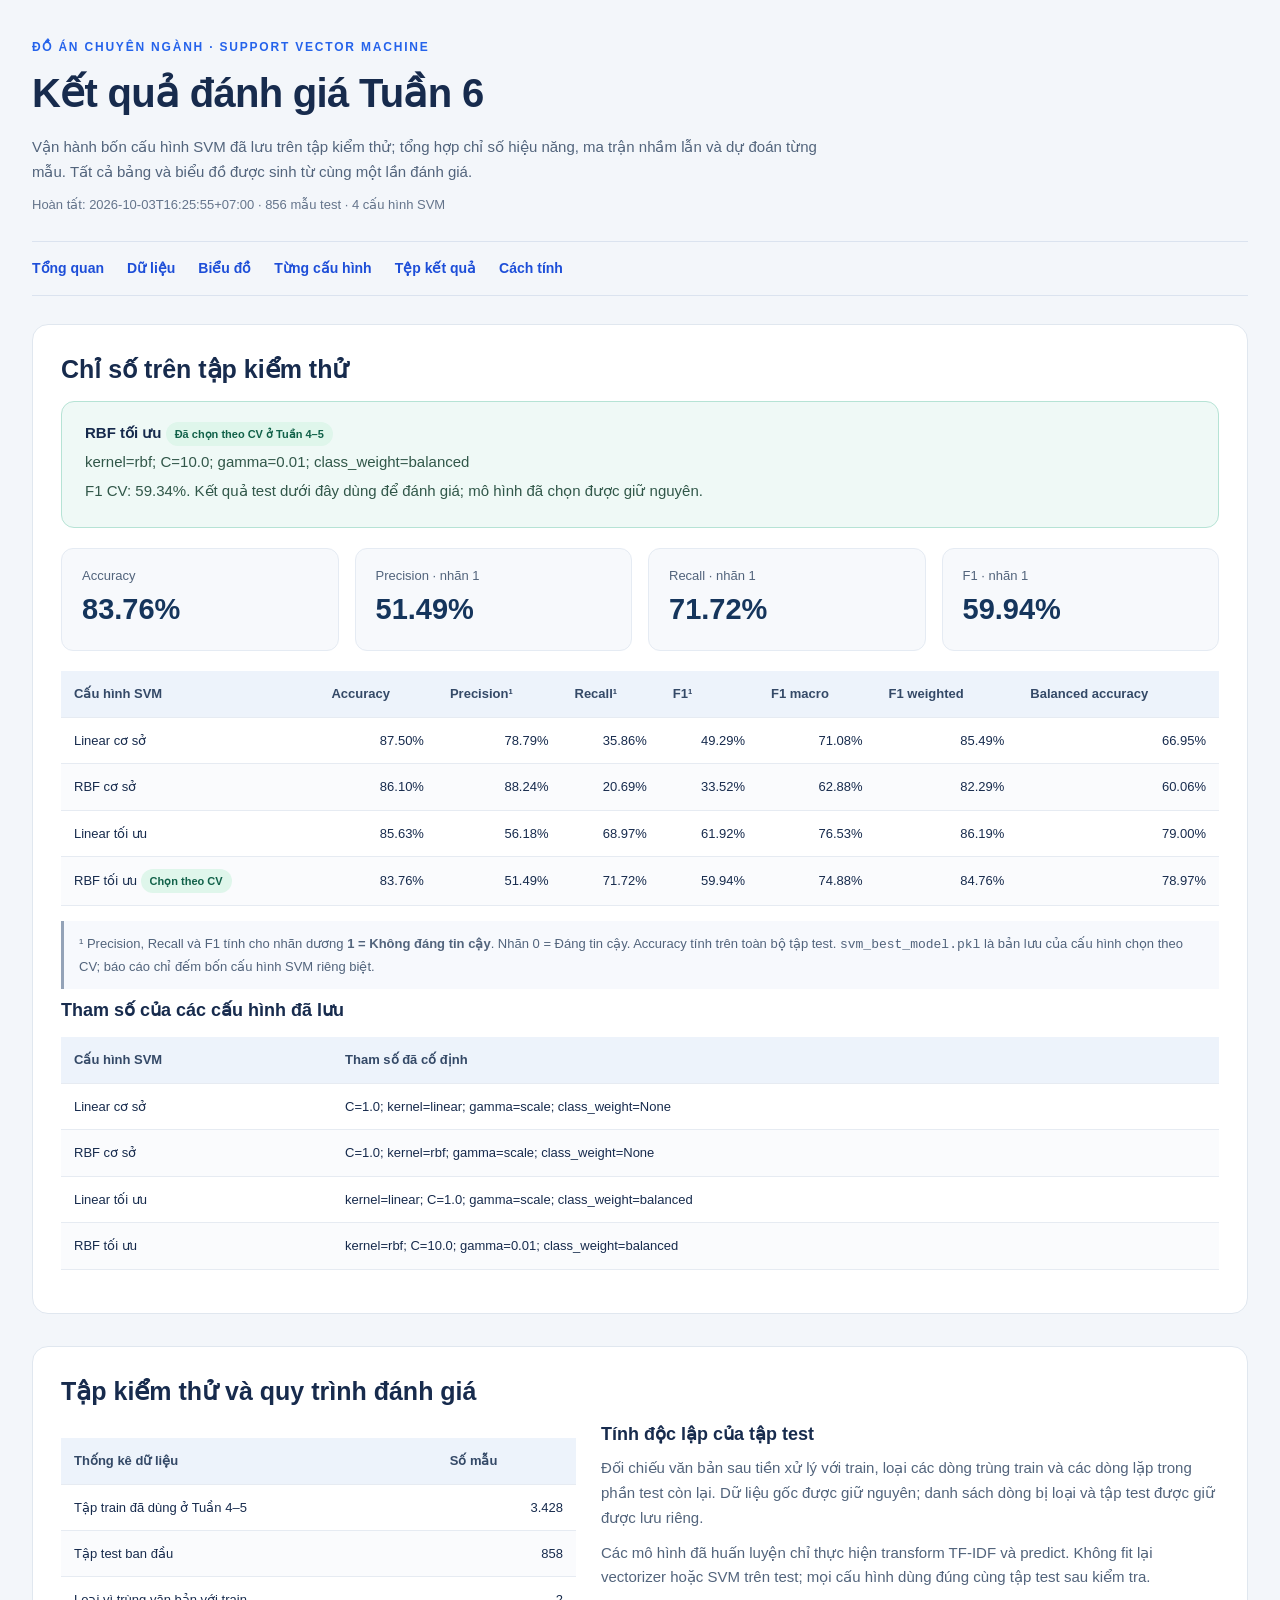
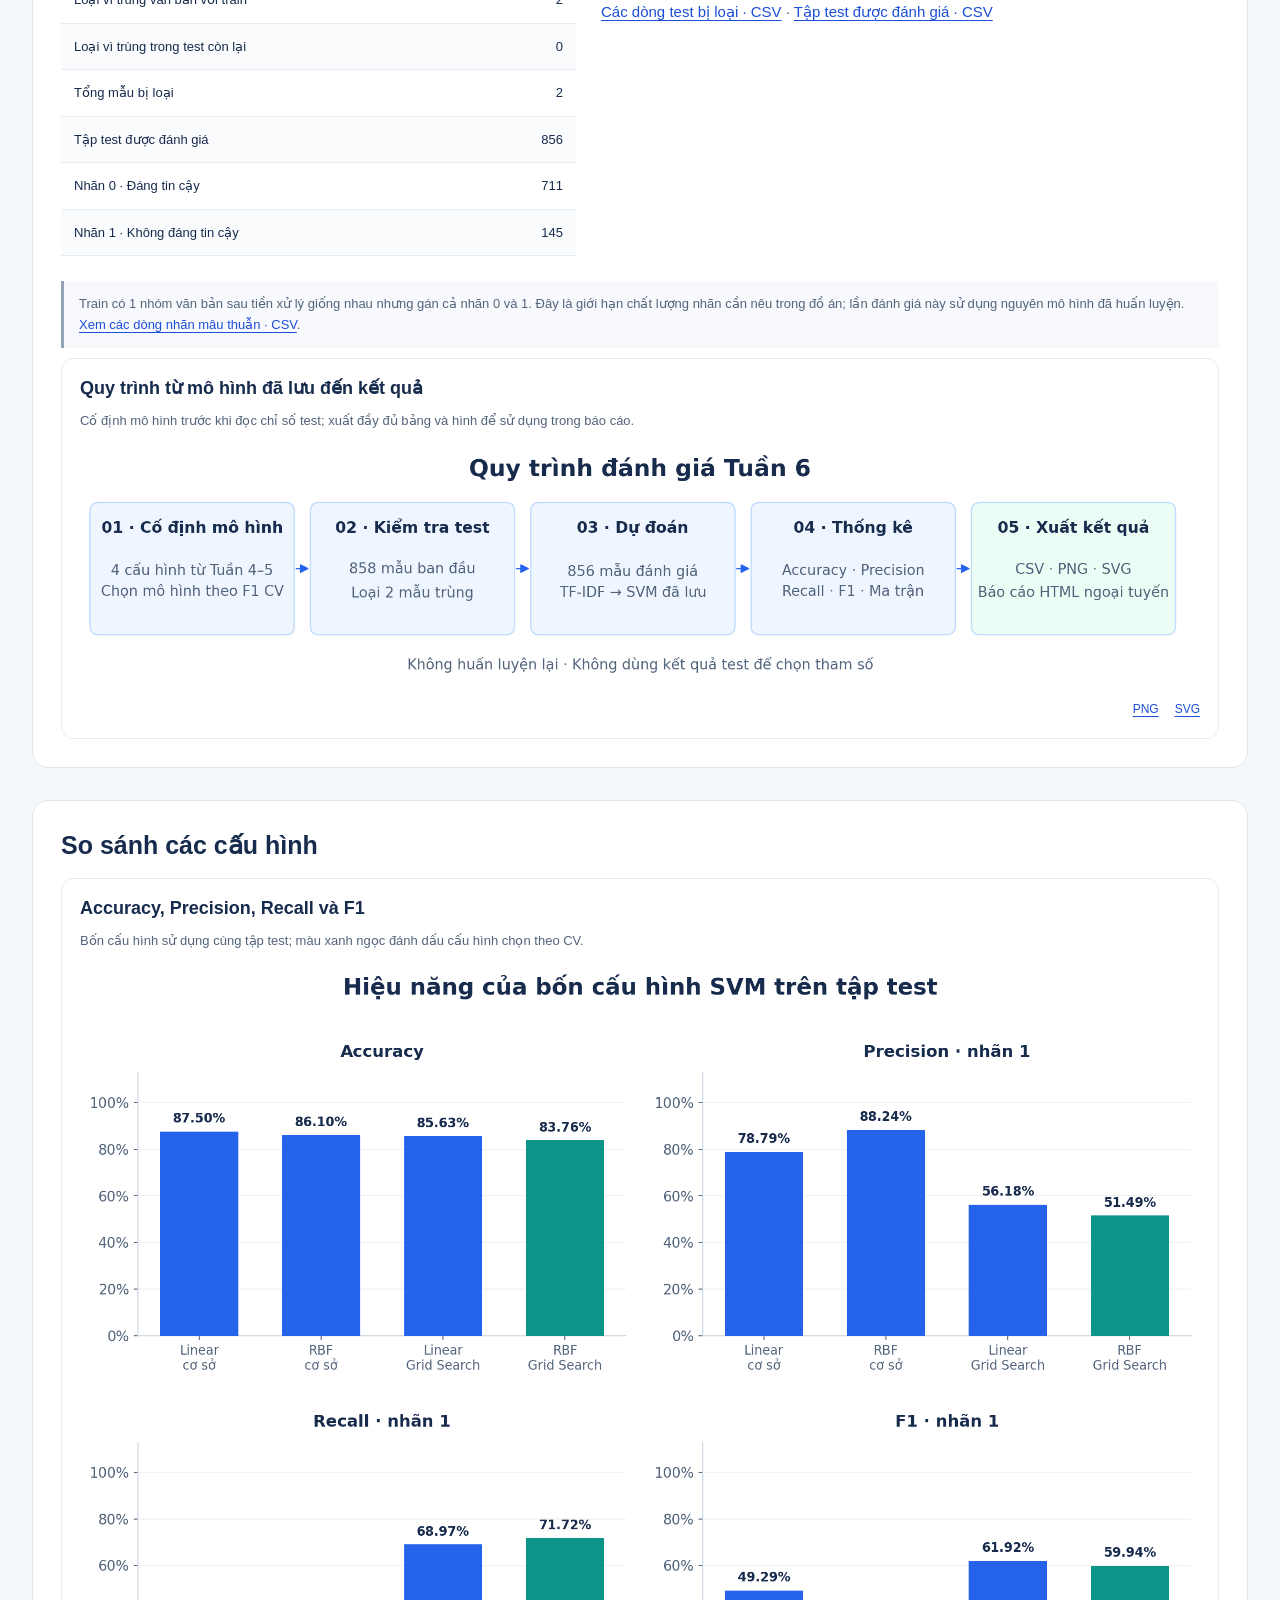
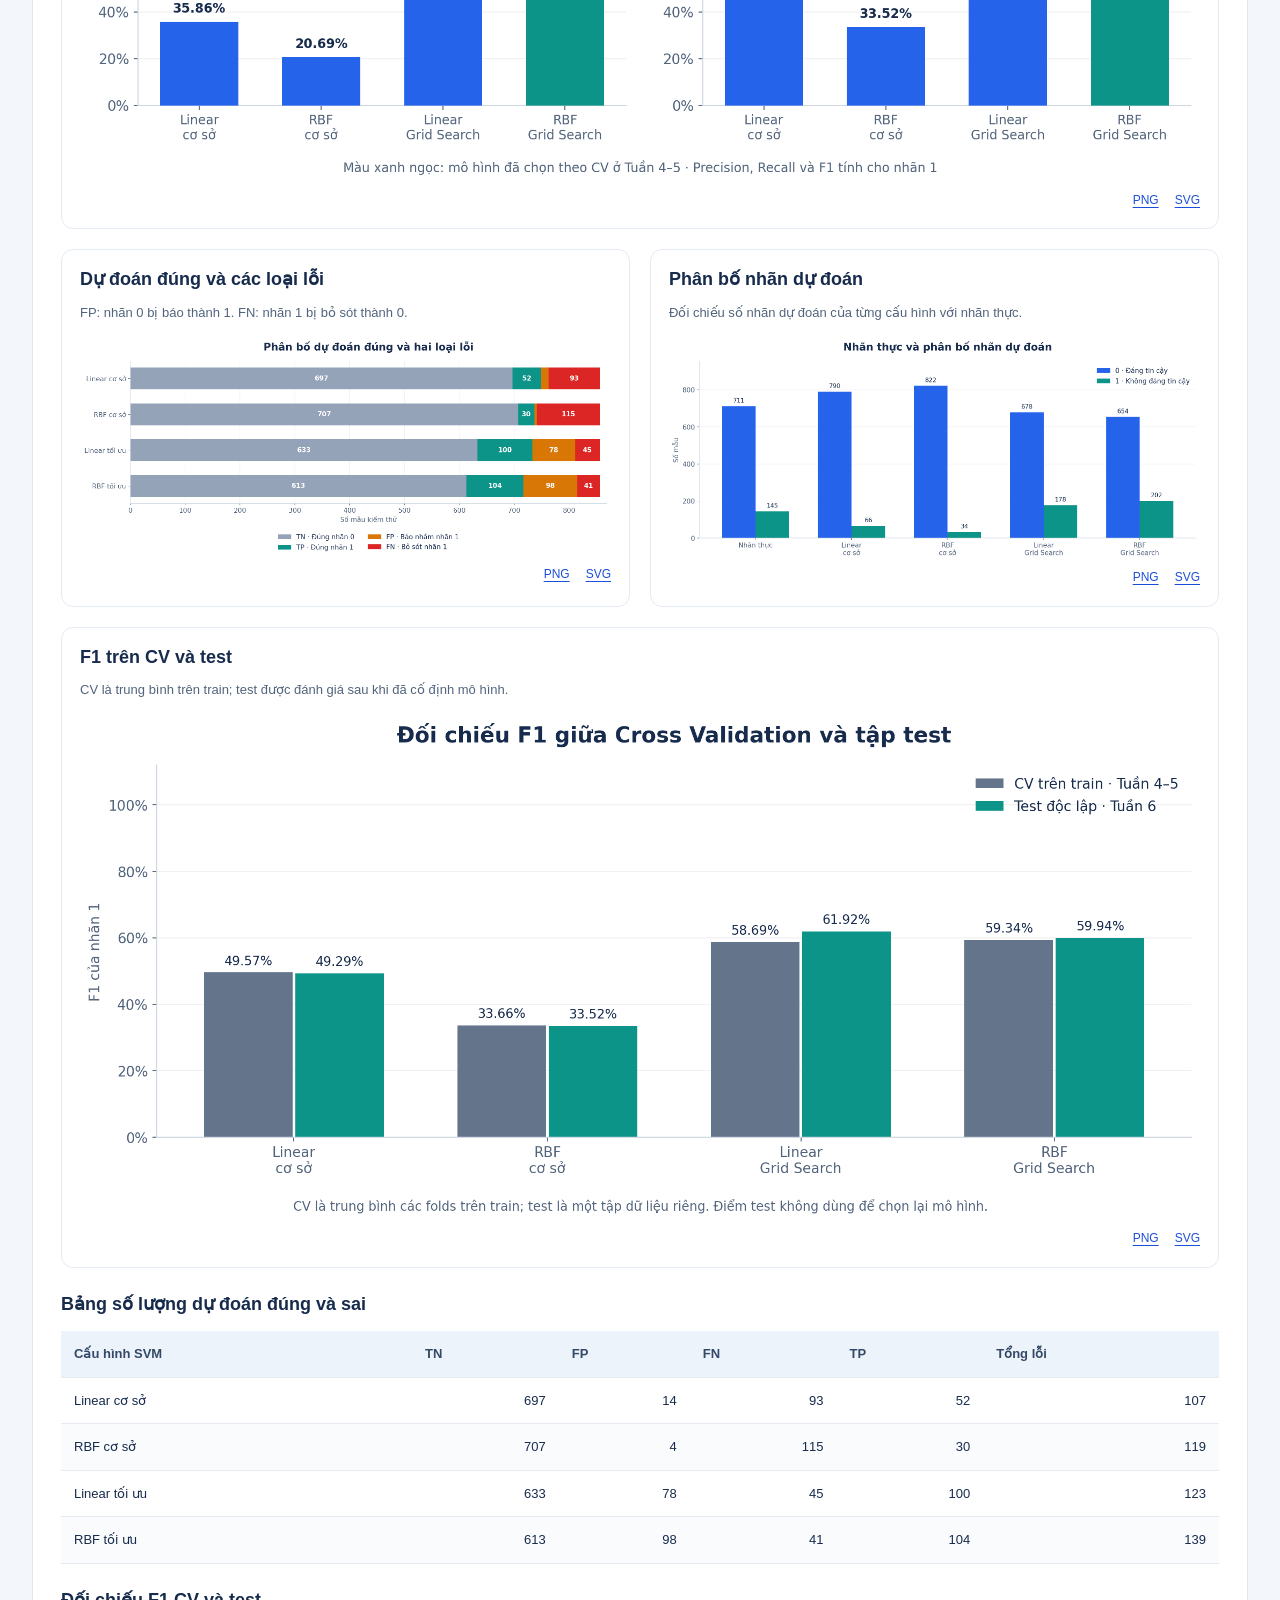
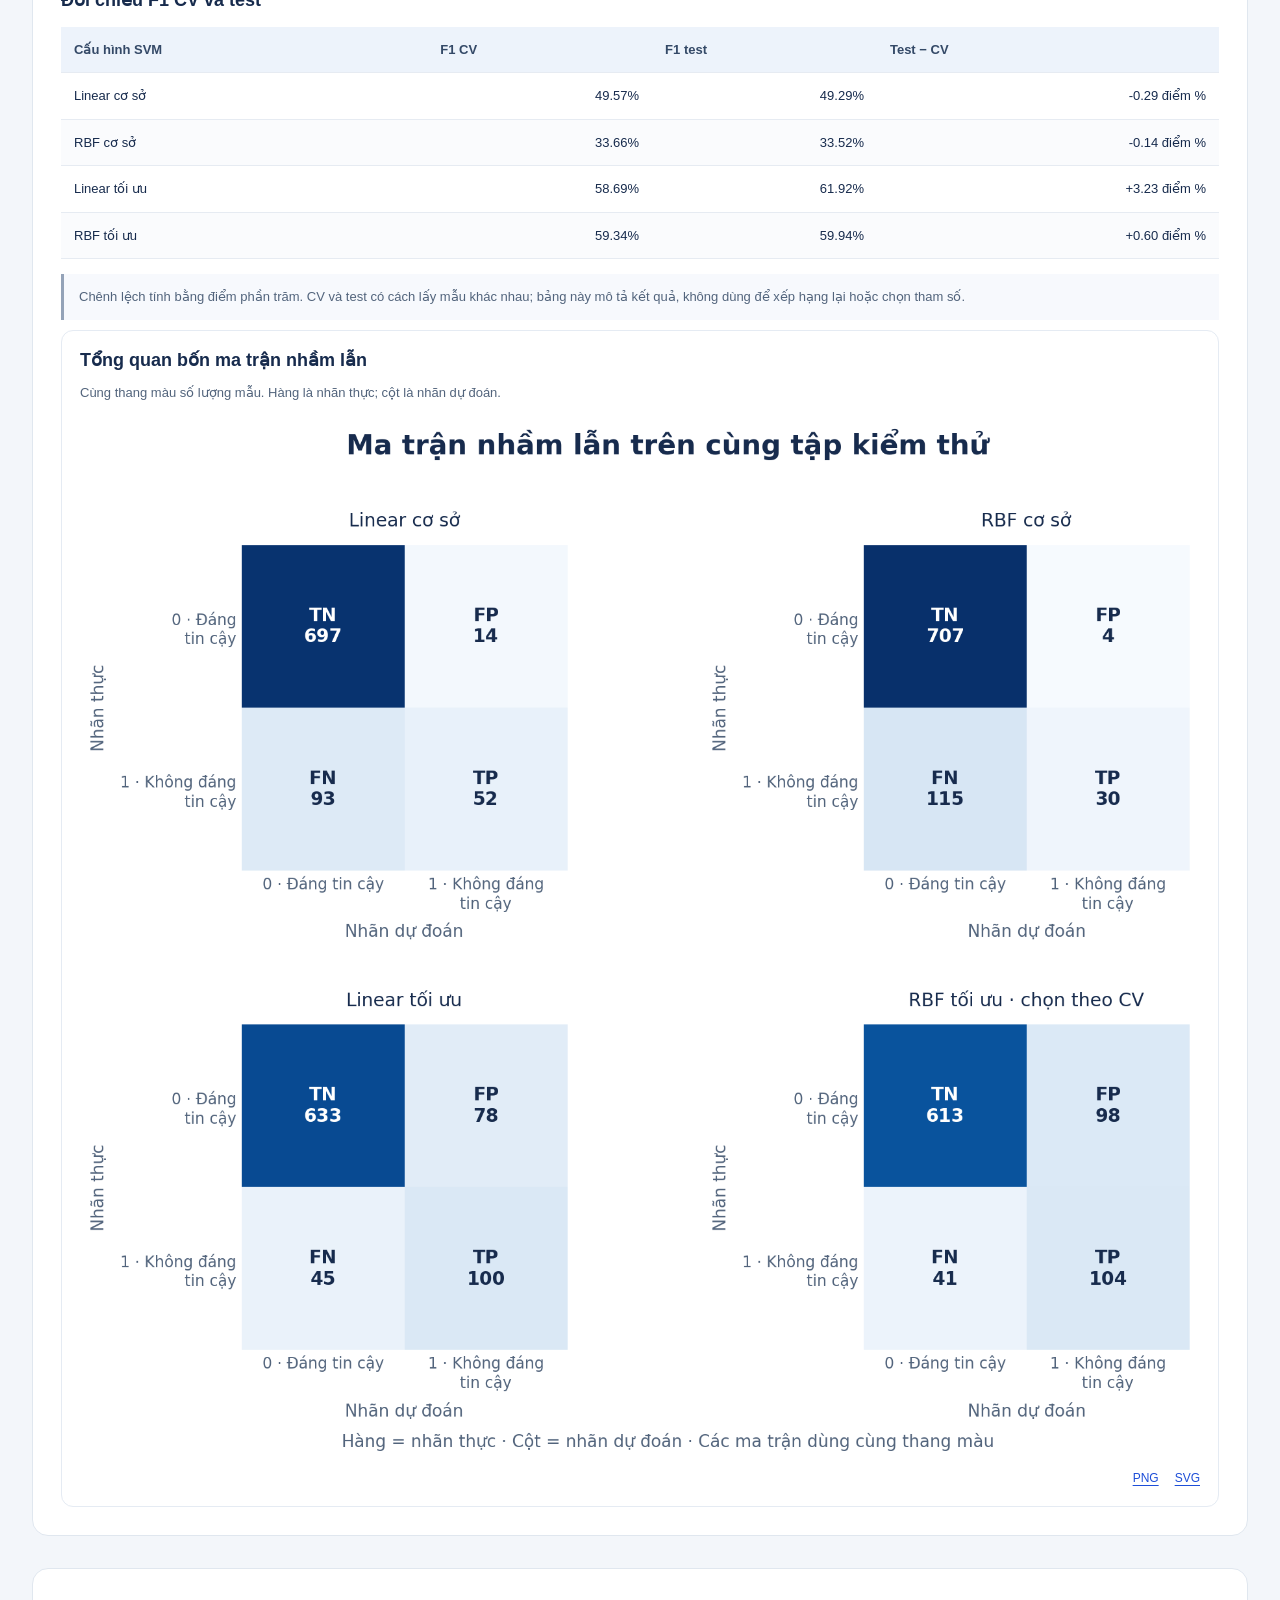
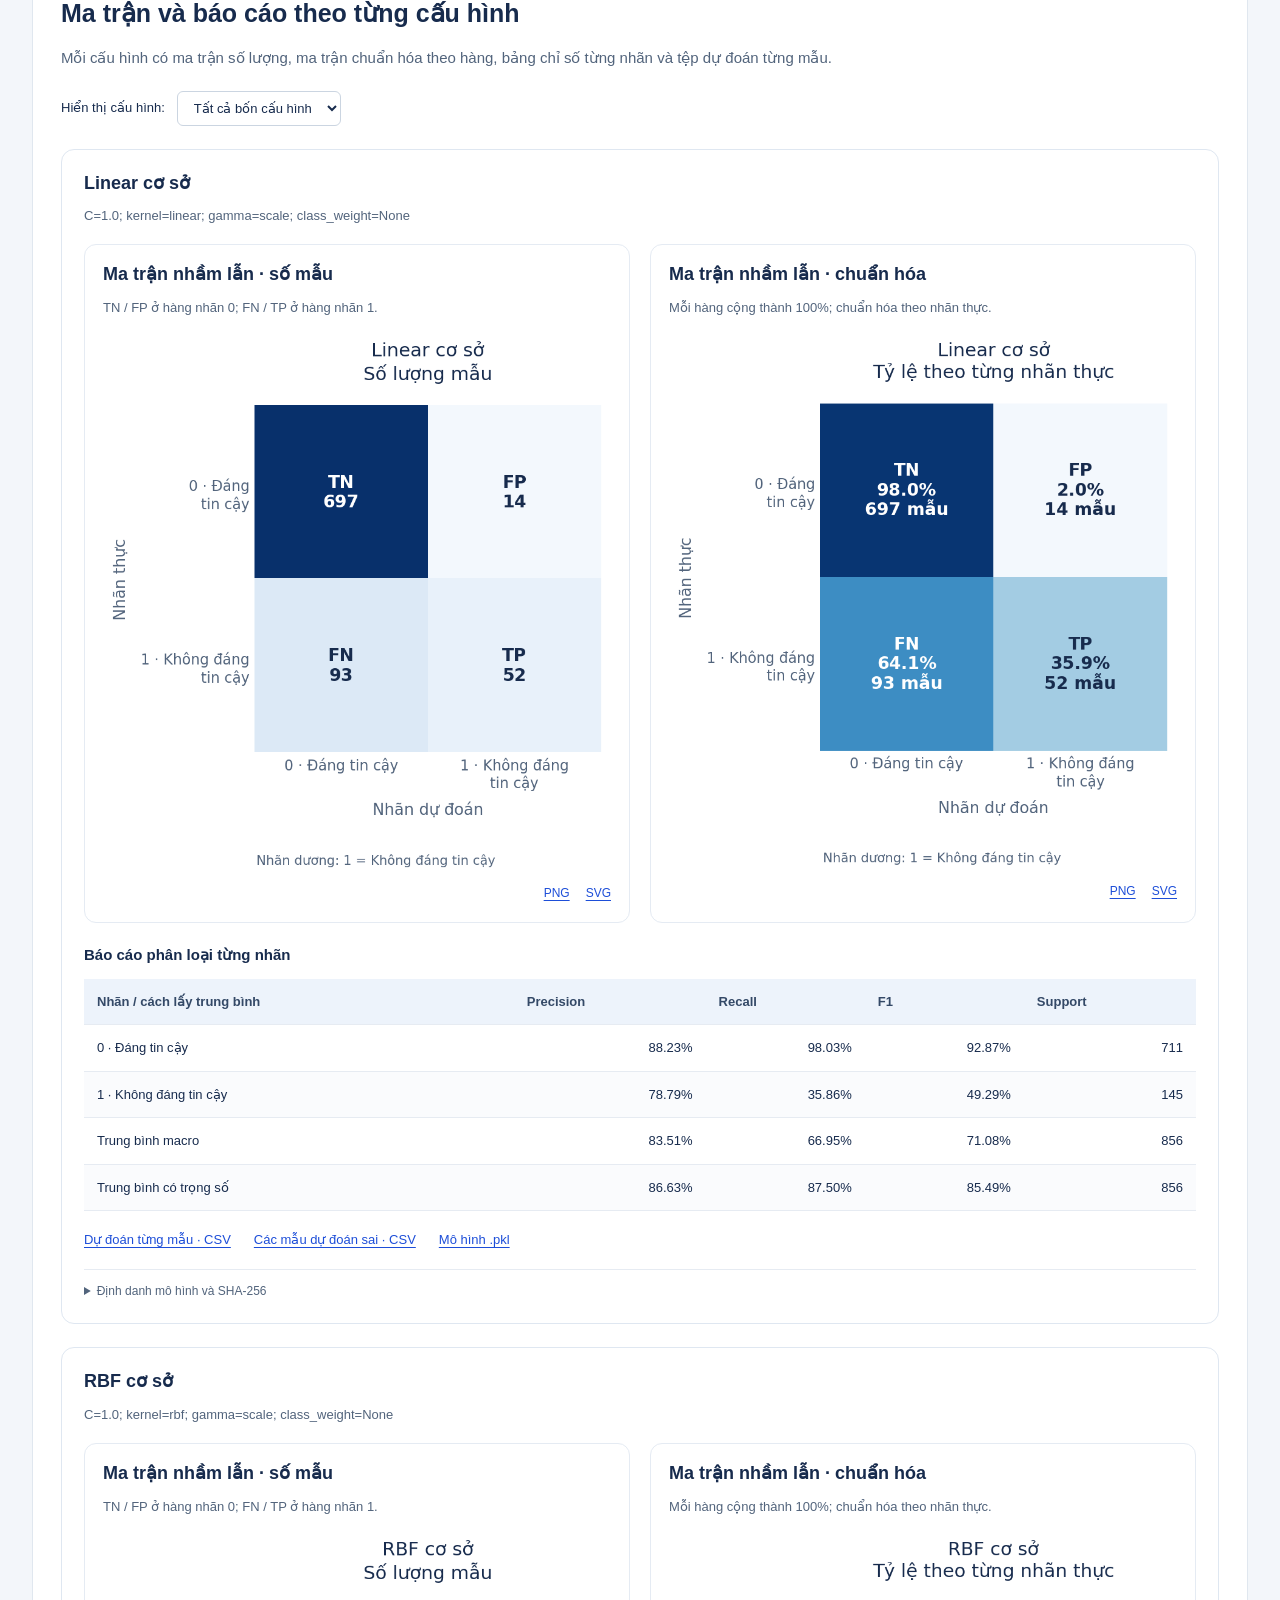
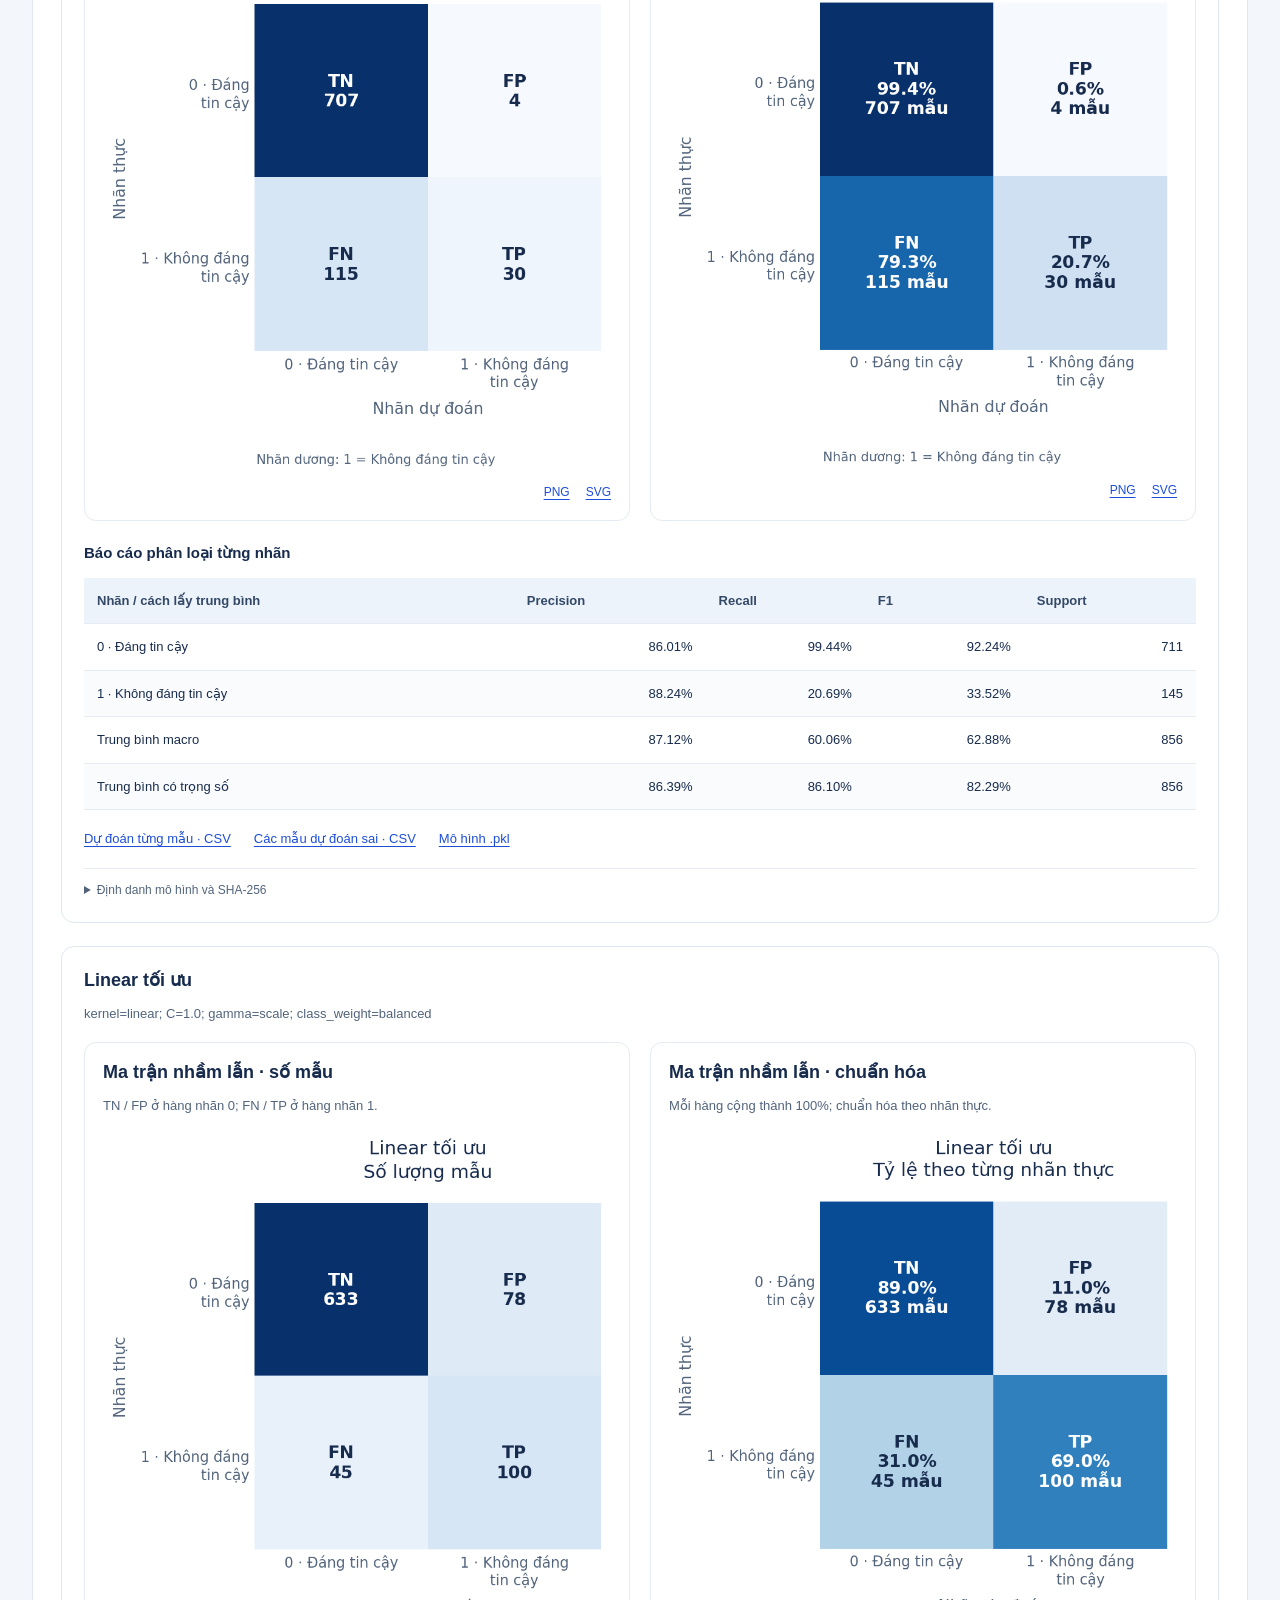
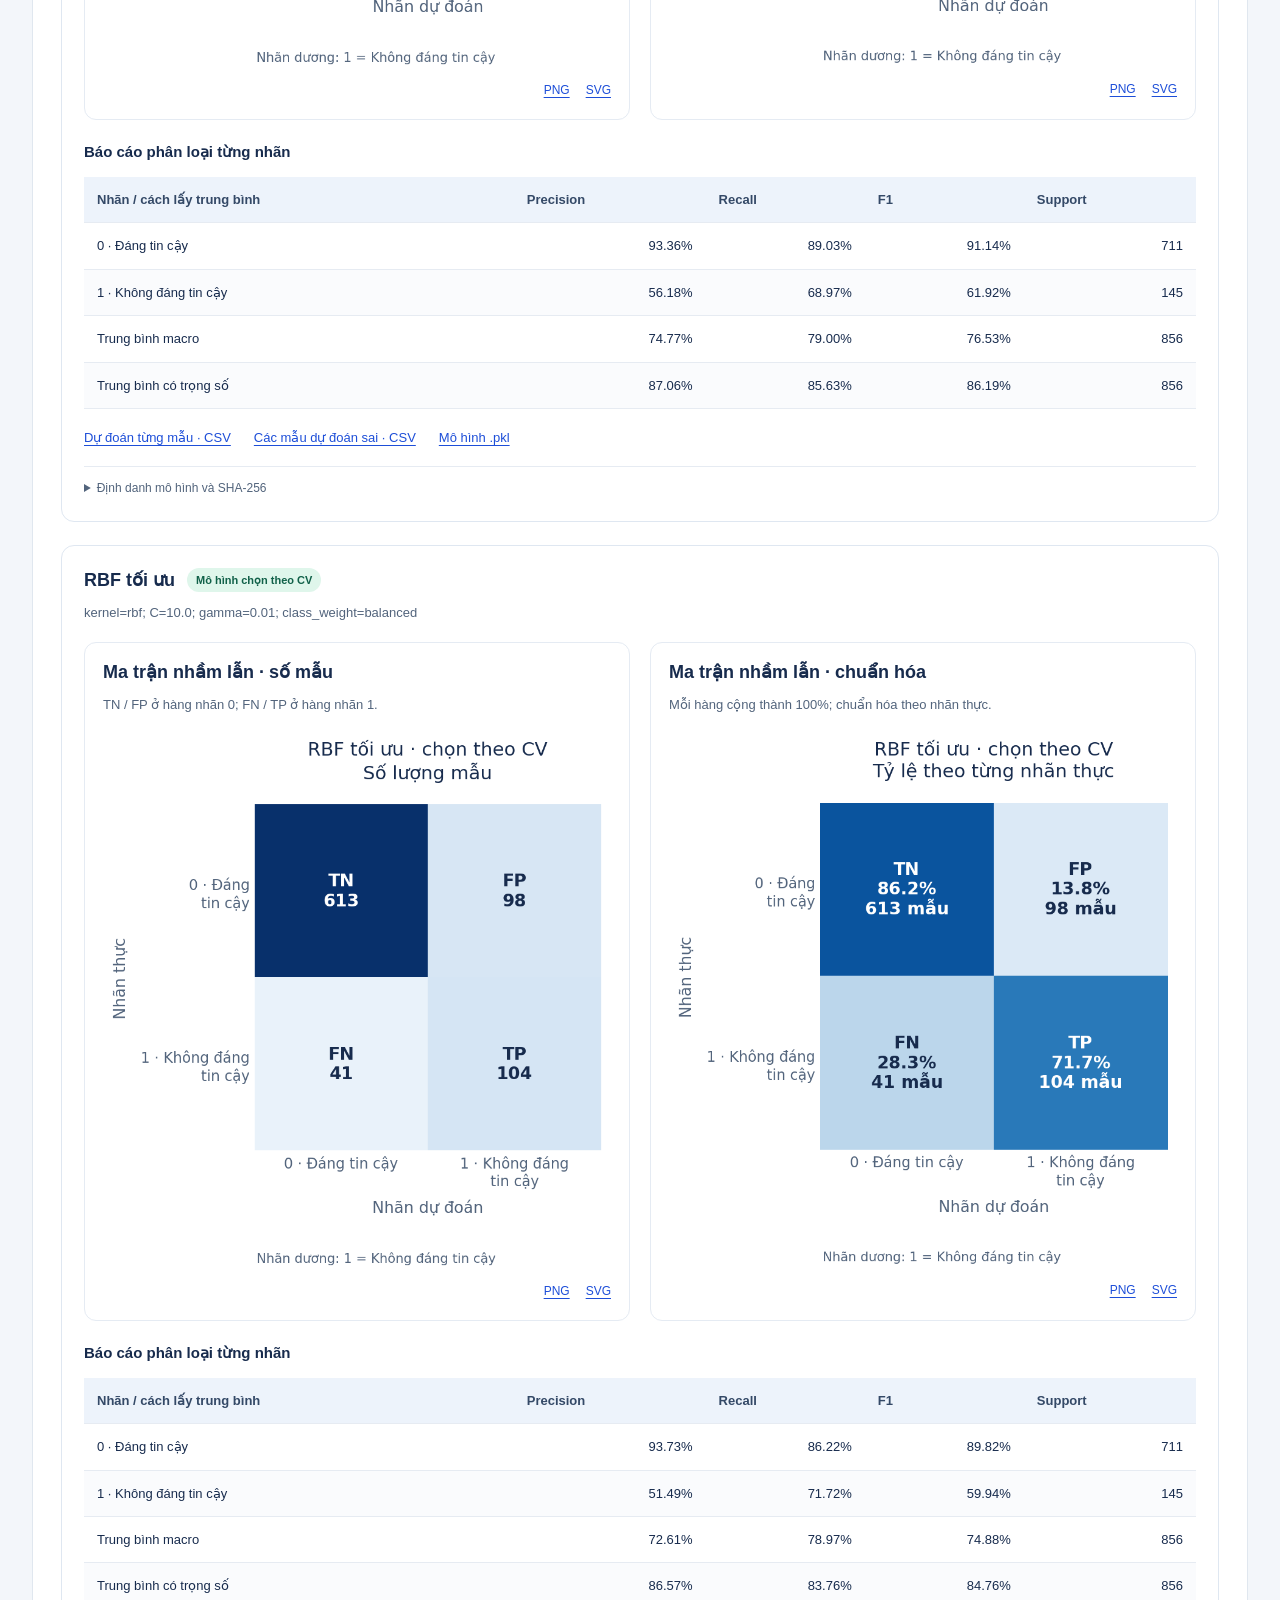
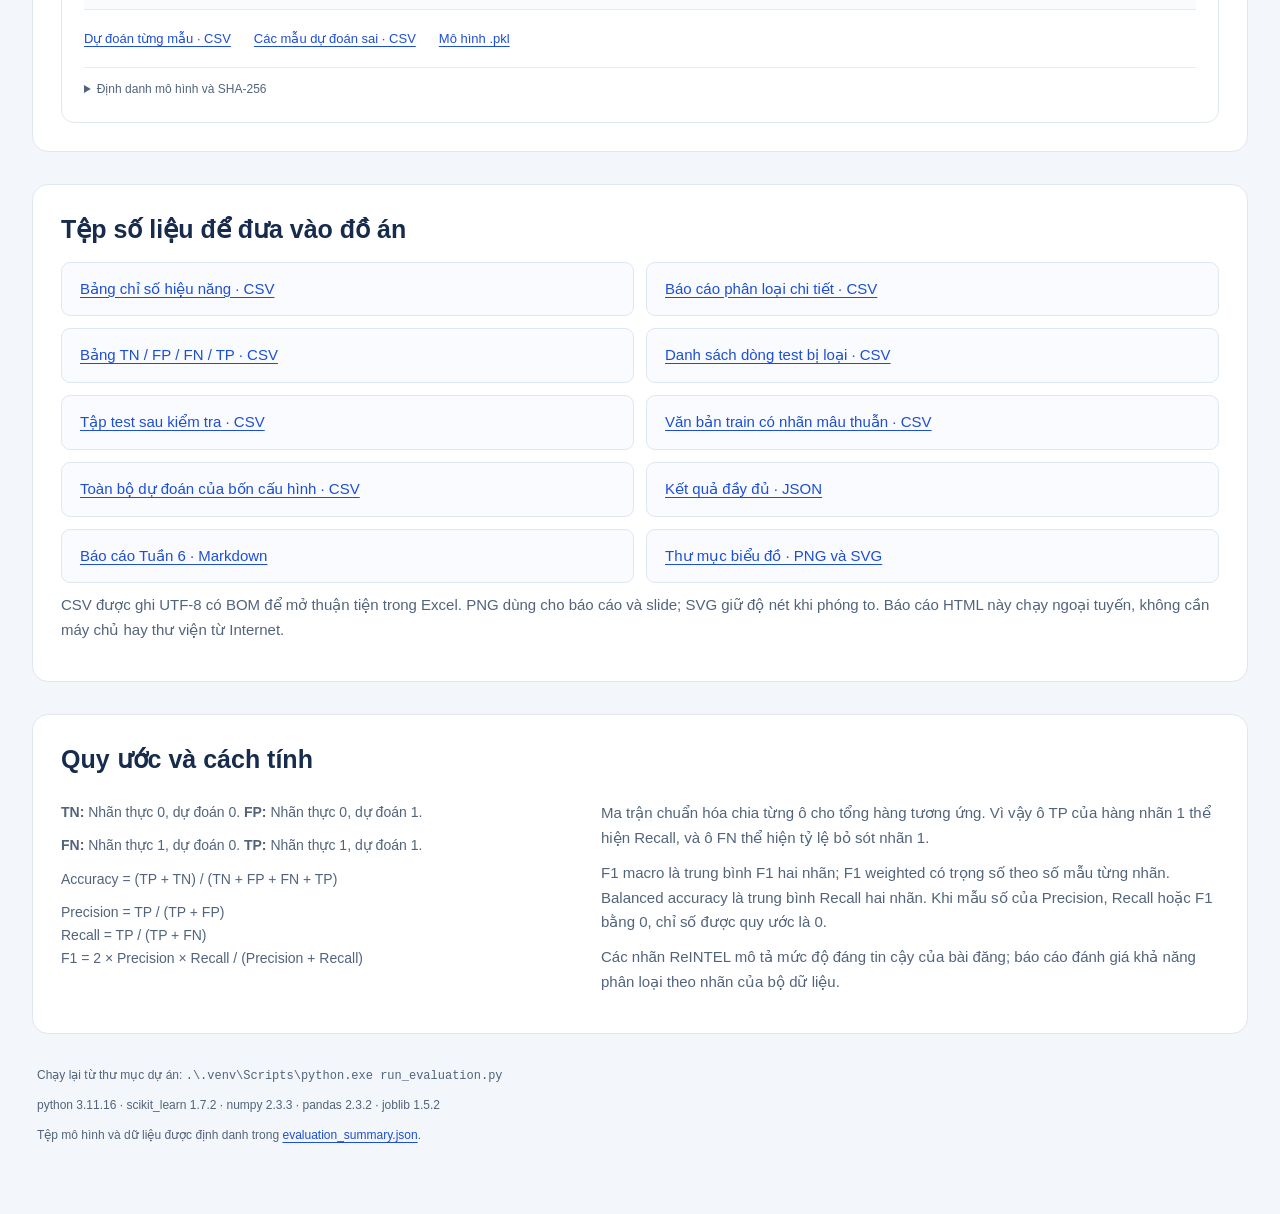
==== docs/index.html @ 18d2b6e3 "hoàn thành các bảng số liệu" ====
<!doctype html>
<html lang="vi"><head><meta charset="utf-8"><meta name="viewport" content="width=device-width, initial-scale=1">
<title>Đồ án SVM · Kết quả đánh giá Tuần 6</title>
<style>
*{box-sizing:border-box}html{scroll-behavior:smooth}body{margin:0;background:#f3f6fa;color:#172b4d;font:15px/1.65 'Segoe UI',Arial,sans-serif}a{color:#1d4ed8;text-underline-offset:3px}h1,h2,h3,h4{line-height:1.3}h1{font-size:clamp(27px,4vw,40px);margin:9px 0 16px;letter-spacing:-.7px}h2{font-size:25px;margin:0 0 16px}h3{font-size:18px;margin:0 0 8px}h4{margin:22px 0 12px}p{margin:10px 0;color:#52647c}.page{max-width:1280px;margin:auto;padding:38px 32px 60px}.eyebrow{font-size:12px;font-weight:700;letter-spacing:1.8px;text-transform:uppercase;color:#2563eb}.intro{max-width:820px}.meta{font-size:13px;color:#64748b}nav{display:flex;gap:10px 23px;flex-wrap:wrap;margin:25px 0 28px;padding:15px 0;border-top:1px solid #dbe3ef;border-bottom:1px solid #dbe3ef}nav a{text-decoration:none;font-size:14px;font-weight:600}section{scroll-margin-top:24px;margin-bottom:32px;background:white;border:1px solid #e0e7ef;border-radius:16px;padding:28px}.selection{background:#eff9f6;border:1px solid #b6e3d5;border-radius:13px;padding:19px 23px;margin-bottom:18px}.selection p{margin:4px 0;color:#315749}.badge{display:inline-block;border-radius:20px;padding:3px 9px;background:#dff6eb;color:#116149;font-size:11px;font-weight:700;white-space:nowrap}.stats{display:grid;grid-template-columns:repeat(4,1fr);gap:16px;margin:20px 0}.stat{background:#f7f9fc;border:1px solid #e5ebf3;border-radius:12px;padding:16px 20px}.stat span{display:block;font-size:13px;color:#52647c}.stat strong{font-size:29px;color:#15355c;font-variant-numeric:tabular-nums}.note{font-size:13px;background:#f7f9fd;padding:12px 15px;border-left:3px solid #94a3b8}.table-scroll{overflow-x:auto;margin:15px 0}table{border-collapse:collapse;width:100%;font-size:13px}th{background:#edf3fb;color:#344967;text-align:left;white-space:nowrap;font-weight:600}th,td{padding:12px 13px;border-bottom:1px solid #e6ebf2}tbody tr:nth-child(even){background:#fafbfd}tbody tr:hover{background:#f0f6ff}.num{text-align:right;white-space:nowrap;font-variant-numeric:tabular-nums}.charts,.matrix-pair{display:grid;grid-template-columns:1fr 1fr;gap:20px}.chart{margin:0;background:#fff;border:1px solid #e5ebf3;border-radius:12px;padding:18px;overflow:hidden}.chart p{font-size:13px;margin-bottom:14px}.chart img{display:block;max-width:100%;height:auto;width:100%;margin:auto}.wide{grid-column:1/-1}.figure-links{display:flex;justify-content:flex-end;gap:16px;margin-top:7px;font-size:12px}.model-card{border:1px solid #dfe7f1;border-radius:13px;padding:22px;margin-top:23px}.model-heading{display:flex;gap:12px;flex-wrap:wrap;align-items:center}.model-heading h3{margin:0}.params{font-size:13px;margin-bottom:18px;overflow-wrap:anywhere}.downloads{display:flex;gap:10px 23px;flex-wrap:wrap;font-size:13px;margin:18px 0}.file-grid{display:grid;grid-template-columns:repeat(2,1fr);gap:12px}.file-grid a{display:block;padding:14px 18px;border:1px solid #dfe7f1;border-radius:9px;background:#f9fbfe}details{font-size:12px;color:#52647c;border-top:1px solid #e6ebf2;padding-top:12px}summary{cursor:pointer}code{font-family:Consolas,monospace;overflow-wrap:anywhere}.hash{display:block;word-break:break-all}.model-filter{display:flex;gap:12px;align-items:center;font-size:13px;margin:20px 0}select{font:inherit;padding:8px 12px;border:1px solid #cbd5e1;border-radius:6px;background:white;color:#172b4d}.two-column{display:grid;grid-template-columns:1fr 1.2fr;gap:25px}.formulas{font-size:14px;color:#52647c}footer{font-size:12px;color:#64748b;padding:0 5px}.hidden{display:none}
@media(max-width:850px){.page{padding:22px 16px}section{padding:20px 16px}.stats{grid-template-columns:repeat(2,1fr)}.charts,.matrix-pair,.two-column,.file-grid{grid-template-columns:1fr}.wide{grid-column:auto}.model-card{padding:15px}.stat strong{font-size:25px}.model-filter{align-items:flex-start;flex-direction:column}}
@media print{body{background:white}.page{padding:0;max-width:none}section{break-inside:avoid;border-radius:0}nav,.figure-links,.model-filter{display:none}.model-card{break-before:page}.hidden{display:block}a{color:inherit;text-decoration:none}}
</style></head><body><main class="page">
<header><div class="eyebrow">Đồ án chuyên ngành · Support Vector Machine</div>
<h1>Kết quả đánh giá Tuần 6</h1>
<p class="intro">Vận hành bốn cấu hình SVM đã lưu trên tập kiểm thử; tổng hợp chỉ số hiệu năng, ma trận nhầm lẫn và dự đoán từng mẫu. Tất cả bảng và biểu đồ được sinh từ cùng một lần đánh giá.</p>
<p class="meta">Hoàn tất: 2026-10-03T16:25:55+07:00 · 856 mẫu test · 4 cấu hình SVM</p></header>
<nav aria-label="Các mục báo cáo"><a href="#overview">Tổng quan</a><a href="#data">Dữ liệu</a><a href="#charts">Biểu đồ</a><a href="#models">Từng cấu hình</a><a href="#exports">Tệp kết quả</a><a href="#method">Cách tính</a></nav>
<section id="overview"><h2>Chỉ số trên tập kiểm thử</h2>
<div class="selection"><strong>RBF tối ưu <span class="badge">Đã chọn theo CV ở Tuần 4–5</span></strong><p>kernel=rbf; C=10.0; gamma=0.01; class_weight=balanced</p><p>F1 CV: 59.34%. Kết quả test dưới đây dùng để đánh giá; mô hình đã chọn được giữ nguyên.</p></div>
<div class="stats"><div class='stat'><span>Accuracy</span><strong>83.76%</strong></div><div class='stat'><span>Precision · nhãn 1</span><strong>51.49%</strong></div><div class='stat'><span>Recall · nhãn 1</span><strong>71.72%</strong></div><div class='stat'><span>F1 · nhãn 1</span><strong>59.94%</strong></div></div><div class='table-scroll'><table><thead><tr><th scope='col'>Cấu hình SVM</th><th scope='col'>Accuracy</th><th scope='col'>Precision¹</th><th scope='col'>Recall¹</th><th scope='col'>F1¹</th><th scope='col'>F1 macro</th><th scope='col'>F1 weighted</th><th scope='col'>Balanced accuracy</th></tr></thead><tbody><tr><td>Linear cơ sở</td><td class="num">87.50%</td><td class="num">78.79%</td><td class="num">35.86%</td><td class="num">49.29%</td><td class="num">71.08%</td><td class="num">85.49%</td><td class="num">66.95%</td></tr><tr><td>RBF cơ sở</td><td class="num">86.10%</td><td class="num">88.24%</td><td class="num">20.69%</td><td class="num">33.52%</td><td class="num">62.88%</td><td class="num">82.29%</td><td class="num">60.06%</td></tr><tr><td>Linear tối ưu</td><td class="num">85.63%</td><td class="num">56.18%</td><td class="num">68.97%</td><td class="num">61.92%</td><td class="num">76.53%</td><td class="num">86.19%</td><td class="num">79.00%</td></tr><tr><td>RBF tối ưu <span class='badge'>Chọn theo CV</span></td><td class="num">83.76%</td><td class="num">51.49%</td><td class="num">71.72%</td><td class="num">59.94%</td><td class="num">74.88%</td><td class="num">84.76%</td><td class="num">78.97%</td></tr></tbody></table></div>
<p class="note">¹ Precision, Recall và F1 tính cho nhãn dương <strong>1 = Không đáng tin cậy</strong>. Nhãn 0 = Đáng tin cậy. Accuracy tính trên toàn bộ tập test. <code>svm_best_model.pkl</code> là bản lưu của cấu hình chọn theo CV; báo cáo chỉ đếm bốn cấu hình SVM riêng biệt.</p>
<h3>Tham số của các cấu hình đã lưu</h3><div class='table-scroll'><table><thead><tr><th scope='col'>Cấu hình SVM</th><th scope='col'>Tham số đã cố định</th></tr></thead><tbody><tr><td>Linear cơ sở</td><td>C=1.0; kernel=linear; gamma=scale; class_weight=None</td></tr><tr><td>RBF cơ sở</td><td>C=1.0; kernel=rbf; gamma=scale; class_weight=None</td></tr><tr><td>Linear tối ưu</td><td>kernel=linear; C=1.0; gamma=scale; class_weight=balanced</td></tr><tr><td>RBF tối ưu</td><td>kernel=rbf; C=10.0; gamma=0.01; class_weight=balanced</td></tr></tbody></table></div></section>
<section id="data"><h2>Tập kiểm thử và quy trình đánh giá</h2><div class="two-column"><div><div class='table-scroll'><table><thead><tr><th scope='col'>Thống kê dữ liệu</th><th scope='col'>Số mẫu</th></tr></thead><tbody><tr><td>Tập train đã dùng ở Tuần 4–5</td><td class="num">3.428</td></tr><tr><td>Tập test ban đầu</td><td class="num">858</td></tr><tr><td>Loại vì trùng văn bản với train</td><td class="num">2</td></tr><tr><td>Loại vì trùng trong test còn lại</td><td class="num">0</td></tr><tr><td>Tổng mẫu bị loại</td><td class="num">2</td></tr><tr><td>Tập test được đánh giá</td><td class="num">856</td></tr><tr><td>Nhãn 0 · Đáng tin cậy</td><td class="num">711</td></tr><tr><td>Nhãn 1 · Không đáng tin cậy</td><td class="num">145</td></tr></tbody></table></div></div><div><h3>Tính độc lập của tập test</h3><p>Đối chiếu văn bản sau tiền xử lý với train, loại các dòng trùng train và các dòng lặp trong phần test còn lại. Dữ liệu gốc được giữ nguyên; danh sách dòng bị loại và tập test được giữ được lưu riêng.</p><p>Các mô hình đã huấn luyện chỉ thực hiện transform TF-IDF và predict. Không fit lại vectorizer hoặc SVM trên test; mọi cấu hình dùng đúng cùng tập test sau kiểm tra.</p><p><a href="tables/test_data_audit.csv">Các dòng test bị loại · CSV</a> · <a href="tables/evaluated_test_samples.csv">Tập test được đánh giá · CSV</a></p></div></div><p class='note'>Train có 1 nhóm văn bản sau tiền xử lý giống nhau nhưng gán cả nhãn 0 và 1. Đây là giới hạn chất lượng nhãn cần nêu trong đồ án; lần đánh giá này sử dụng nguyên mô hình đã huấn luyện. <a href='tables/train_label_conflicts.csv'>Xem các dòng nhãn mâu thuẫn · CSV</a>.</p>
<figure class="chart wide">
      <figcaption><h3>Quy trình từ mô hình đã lưu đến kết quả</h3><p>Cố định mô hình trước khi đọc chỉ số test; xuất đầy đủ bảng và hình để sử dụng trong báo cáo.</p></figcaption>
      <a href="figures/evaluation_flow.png" target="_blank"><img src="figures/evaluation_flow.png" alt="Quy trình từ mô hình đã lưu đến kết quả" loading="lazy"></a>
      <div class="figure-links"><a href="figures/evaluation_flow.png" download>PNG</a><a href="figures/evaluation_flow.svg" download>SVG</a></div>
    </figure></section>
<section id="charts"><h2>So sánh các cấu hình</h2><div class="charts"><figure class="chart wide">
      <figcaption><h3>Accuracy, Precision, Recall và F1</h3><p>Bốn cấu hình sử dụng cùng tập test; màu xanh ngọc đánh dấu cấu hình chọn theo CV.</p></figcaption>
      <a href="figures/metric_comparison.png" target="_blank"><img src="figures/metric_comparison.png" alt="Accuracy, Precision, Recall và F1" loading="lazy"></a>
      <div class="figure-links"><a href="figures/metric_comparison.png" download>PNG</a><a href="figures/metric_comparison.svg" download>SVG</a></div>
    </figure><figure class="chart">
      <figcaption><h3>Dự đoán đúng và các loại lỗi</h3><p>FP: nhãn 0 bị báo thành 1. FN: nhãn 1 bị bỏ sót thành 0.</p></figcaption>
      <a href="figures/error_breakdown.png" target="_blank"><img src="figures/error_breakdown.png" alt="Dự đoán đúng và các loại lỗi" loading="lazy"></a>
      <div class="figure-links"><a href="figures/error_breakdown.png" download>PNG</a><a href="figures/error_breakdown.svg" download>SVG</a></div>
    </figure><figure class="chart">
      <figcaption><h3>Phân bố nhãn dự đoán</h3><p>Đối chiếu số nhãn dự đoán của từng cấu hình với nhãn thực.</p></figcaption>
      <a href="figures/predicted_label_distribution.png" target="_blank"><img src="figures/predicted_label_distribution.png" alt="Phân bố nhãn dự đoán" loading="lazy"></a>
      <div class="figure-links"><a href="figures/predicted_label_distribution.png" download>PNG</a><a href="figures/predicted_label_distribution.svg" download>SVG</a></div>
    </figure><figure class="chart wide">
      <figcaption><h3>F1 trên CV và test</h3><p>CV là trung bình trên train; test được đánh giá sau khi đã cố định mô hình.</p></figcaption>
      <a href="figures/cv_vs_test_f1.png" target="_blank"><img src="figures/cv_vs_test_f1.png" alt="F1 trên CV và test" loading="lazy"></a>
      <div class="figure-links"><a href="figures/cv_vs_test_f1.png" download>PNG</a><a href="figures/cv_vs_test_f1.svg" download>SVG</a></div>
    </figure></div><h3 style="margin-top:25px">Bảng số lượng dự đoán đúng và sai</h3><div class='table-scroll'><table><thead><tr><th scope='col'>Cấu hình SVM</th><th scope='col'>TN</th><th scope='col'>FP</th><th scope='col'>FN</th><th scope='col'>TP</th><th scope='col'>Tổng lỗi</th></tr></thead><tbody><tr><td>Linear cơ sở</td><td class="num">697</td><td class="num">14</td><td class="num">93</td><td class="num">52</td><td class="num">107</td></tr><tr><td>RBF cơ sở</td><td class="num">707</td><td class="num">4</td><td class="num">115</td><td class="num">30</td><td class="num">119</td></tr><tr><td>Linear tối ưu</td><td class="num">633</td><td class="num">78</td><td class="num">45</td><td class="num">100</td><td class="num">123</td></tr><tr><td>RBF tối ưu</td><td class="num">613</td><td class="num">98</td><td class="num">41</td><td class="num">104</td><td class="num">139</td></tr></tbody></table></div><h3 style="margin-top:25px">Đối chiếu F1 CV và test</h3><div class='table-scroll'><table><thead><tr><th scope='col'>Cấu hình SVM</th><th scope='col'>F1 CV</th><th scope='col'>F1 test</th><th scope='col'>Test − CV</th></tr></thead><tbody><tr><td>Linear cơ sở</td><td class="num">49.57%</td><td class="num">49.29%</td><td class="num">-0.29 điểm %</td></tr><tr><td>RBF cơ sở</td><td class="num">33.66%</td><td class="num">33.52%</td><td class="num">-0.14 điểm %</td></tr><tr><td>Linear tối ưu</td><td class="num">58.69%</td><td class="num">61.92%</td><td class="num">+3.23 điểm %</td></tr><tr><td>RBF tối ưu</td><td class="num">59.34%</td><td class="num">59.94%</td><td class="num">+0.60 điểm %</td></tr></tbody></table></div><p class="note">Chênh lệch tính bằng điểm phần trăm. CV và test có cách lấy mẫu khác nhau; bảng này mô tả kết quả, không dùng để xếp hạng lại hoặc chọn tham số.</p>
<figure class="chart wide">
      <figcaption><h3>Tổng quan bốn ma trận nhầm lẫn</h3><p>Cùng thang màu số lượng mẫu. Hàng là nhãn thực; cột là nhãn dự đoán.</p></figcaption>
      <a href="figures/confusion_overview.png" target="_blank"><img src="figures/confusion_overview.png" alt="Tổng quan bốn ma trận nhầm lẫn" loading="lazy"></a>
      <div class="figure-links"><a href="figures/confusion_overview.png" download>PNG</a><a href="figures/confusion_overview.svg" download>SVG</a></div>
    </figure></section>
<section id="models"><h2>Ma trận và báo cáo theo từng cấu hình</h2><p>Mỗi cấu hình có ma trận số lượng, ma trận chuẩn hóa theo hàng, bảng chỉ số từng nhãn và tệp dự đoán từng mẫu.</p>
<div class="model-filter"><label for="model-select">Hiển thị cấu hình:</label><select id="model-select"><option value="all">Tất cả bốn cấu hình</option><option value='svm_linear_baseline'>Linear cơ sở</option><option value='svm_rbf_baseline'>RBF cơ sở</option><option value='svm_linear_tuned'>Linear tối ưu</option><option value='svm_rbf_tuned'>RBF tối ưu</option></select></div><article class="model-card" id="model-svm_linear_baseline" data-model="svm_linear_baseline">
          <div class="model-heading"><h3>Linear cơ sở</h3></div>
          <p class="params">C=1.0; kernel=linear; gamma=scale; class_weight=None</p>
          <div class="matrix-pair">
            <figure class="chart">
      <figcaption><h3>Ma trận nhầm lẫn · số mẫu</h3><p>TN / FP ở hàng nhãn 0; FN / TP ở hàng nhãn 1.</p></figcaption>
      <a href="figures/confusion_svm_linear_baseline_counts.png" target="_blank"><img src="figures/confusion_svm_linear_baseline_counts.png" alt="Ma trận nhầm lẫn · số mẫu" loading="lazy"></a>
      <div class="figure-links"><a href="figures/confusion_svm_linear_baseline_counts.png" download>PNG</a><a href="figures/confusion_svm_linear_baseline_counts.svg" download>SVG</a></div>
    </figure>
            <figure class="chart">
      <figcaption><h3>Ma trận nhầm lẫn · chuẩn hóa</h3><p>Mỗi hàng cộng thành 100%; chuẩn hóa theo nhãn thực.</p></figcaption>
      <a href="figures/confusion_svm_linear_baseline_normalized.png" target="_blank"><img src="figures/confusion_svm_linear_baseline_normalized.png" alt="Ma trận nhầm lẫn · chuẩn hóa" loading="lazy"></a>
      <div class="figure-links"><a href="figures/confusion_svm_linear_baseline_normalized.png" download>PNG</a><a href="figures/confusion_svm_linear_baseline_normalized.svg" download>SVG</a></div>
    </figure>
          </div>
          <h4>Báo cáo phân loại từng nhãn</h4><div class='table-scroll'><table><thead><tr><th scope='col'>Nhãn / cách lấy trung bình</th><th scope='col'>Precision</th><th scope='col'>Recall</th><th scope='col'>F1</th><th scope='col'>Support</th></tr></thead><tbody><tr><td>0 · Đáng tin cậy</td><td class="num">88.23%</td><td class="num">98.03%</td><td class="num">92.87%</td><td class="num">711</td></tr><tr><td>1 · Không đáng tin cậy</td><td class="num">78.79%</td><td class="num">35.86%</td><td class="num">49.29%</td><td class="num">145</td></tr><tr><td>Trung bình macro</td><td class="num">83.51%</td><td class="num">66.95%</td><td class="num">71.08%</td><td class="num">856</td></tr><tr><td>Trung bình có trọng số</td><td class="num">86.63%</td><td class="num">87.50%</td><td class="num">85.49%</td><td class="num">856</td></tr></tbody></table></div>
          <div class="downloads"><a href="predictions/svm_linear_baseline.csv">Dự đoán từng mẫu · CSV</a><a href="predictions/svm_linear_baseline_errors.csv">Các mẫu dự đoán sai · CSV</a><a href="../artifacts/svm_linear_baseline.pkl">Mô hình .pkl</a></div>
          <details><summary>Định danh mô hình và SHA-256</summary><p><code>C:\code\NAM4_HK1\DACN\SVM\artifacts\svm_linear_baseline.pkl</code></p><code class="hash">0c7bce147cf3f553afaecdc4fd396d9e056a299a65214fdc411383e6a7e8f332</code></details>
        </article><article class="model-card" id="model-svm_rbf_baseline" data-model="svm_rbf_baseline">
          <div class="model-heading"><h3>RBF cơ sở</h3></div>
          <p class="params">C=1.0; kernel=rbf; gamma=scale; class_weight=None</p>
          <div class="matrix-pair">
            <figure class="chart">
      <figcaption><h3>Ma trận nhầm lẫn · số mẫu</h3><p>TN / FP ở hàng nhãn 0; FN / TP ở hàng nhãn 1.</p></figcaption>
      <a href="figures/confusion_svm_rbf_baseline_counts.png" target="_blank"><img src="figures/confusion_svm_rbf_baseline_counts.png" alt="Ma trận nhầm lẫn · số mẫu" loading="lazy"></a>
      <div class="figure-links"><a href="figures/confusion_svm_rbf_baseline_counts.png" download>PNG</a><a href="figures/confusion_svm_rbf_baseline_counts.svg" download>SVG</a></div>
    </figure>
            <figure class="chart">
      <figcaption><h3>Ma trận nhầm lẫn · chuẩn hóa</h3><p>Mỗi hàng cộng thành 100%; chuẩn hóa theo nhãn thực.</p></figcaption>
      <a href="figures/confusion_svm_rbf_baseline_normalized.png" target="_blank"><img src="figures/confusion_svm_rbf_baseline_normalized.png" alt="Ma trận nhầm lẫn · chuẩn hóa" loading="lazy"></a>
      <div class="figure-links"><a href="figures/confusion_svm_rbf_baseline_normalized.png" download>PNG</a><a href="figures/confusion_svm_rbf_baseline_normalized.svg" download>SVG</a></div>
    </figure>
          </div>
          <h4>Báo cáo phân loại từng nhãn</h4><div class='table-scroll'><table><thead><tr><th scope='col'>Nhãn / cách lấy trung bình</th><th scope='col'>Precision</th><th scope='col'>Recall</th><th scope='col'>F1</th><th scope='col'>Support</th></tr></thead><tbody><tr><td>0 · Đáng tin cậy</td><td class="num">86.01%</td><td class="num">99.44%</td><td class="num">92.24%</td><td class="num">711</td></tr><tr><td>1 · Không đáng tin cậy</td><td class="num">88.24%</td><td class="num">20.69%</td><td class="num">33.52%</td><td class="num">145</td></tr><tr><td>Trung bình macro</td><td class="num">87.12%</td><td class="num">60.06%</td><td class="num">62.88%</td><td class="num">856</td></tr><tr><td>Trung bình có trọng số</td><td class="num">86.39%</td><td class="num">86.10%</td><td class="num">82.29%</td><td class="num">856</td></tr></tbody></table></div>
          <div class="downloads"><a href="predictions/svm_rbf_baseline.csv">Dự đoán từng mẫu · CSV</a><a href="predictions/svm_rbf_baseline_errors.csv">Các mẫu dự đoán sai · CSV</a><a href="../artifacts/svm_rbf_baseline.pkl">Mô hình .pkl</a></div>
          <details><summary>Định danh mô hình và SHA-256</summary><p><code>C:\code\NAM4_HK1\DACN\SVM\artifacts\svm_rbf_baseline.pkl</code></p><code class="hash">0037e159b60c5267f1807a7ced7ac40f80d489c1dc330b112b76f5b008f94b38</code></details>
        </article><article class="model-card" id="model-svm_linear_tuned" data-model="svm_linear_tuned">
          <div class="model-heading"><h3>Linear tối ưu</h3></div>
          <p class="params">kernel=linear; C=1.0; gamma=scale; class_weight=balanced</p>
          <div class="matrix-pair">
            <figure class="chart">
      <figcaption><h3>Ma trận nhầm lẫn · số mẫu</h3><p>TN / FP ở hàng nhãn 0; FN / TP ở hàng nhãn 1.</p></figcaption>
      <a href="figures/confusion_svm_linear_tuned_counts.png" target="_blank"><img src="figures/confusion_svm_linear_tuned_counts.png" alt="Ma trận nhầm lẫn · số mẫu" loading="lazy"></a>
      <div class="figure-links"><a href="figures/confusion_svm_linear_tuned_counts.png" download>PNG</a><a href="figures/confusion_svm_linear_tuned_counts.svg" download>SVG</a></div>
    </figure>
            <figure class="chart">
      <figcaption><h3>Ma trận nhầm lẫn · chuẩn hóa</h3><p>Mỗi hàng cộng thành 100%; chuẩn hóa theo nhãn thực.</p></figcaption>
      <a href="figures/confusion_svm_linear_tuned_normalized.png" target="_blank"><img src="figures/confusion_svm_linear_tuned_normalized.png" alt="Ma trận nhầm lẫn · chuẩn hóa" loading="lazy"></a>
      <div class="figure-links"><a href="figures/confusion_svm_linear_tuned_normalized.png" download>PNG</a><a href="figures/confusion_svm_linear_tuned_normalized.svg" download>SVG</a></div>
    </figure>
          </div>
          <h4>Báo cáo phân loại từng nhãn</h4><div class='table-scroll'><table><thead><tr><th scope='col'>Nhãn / cách lấy trung bình</th><th scope='col'>Precision</th><th scope='col'>Recall</th><th scope='col'>F1</th><th scope='col'>Support</th></tr></thead><tbody><tr><td>0 · Đáng tin cậy</td><td class="num">93.36%</td><td class="num">89.03%</td><td class="num">91.14%</td><td class="num">711</td></tr><tr><td>1 · Không đáng tin cậy</td><td class="num">56.18%</td><td class="num">68.97%</td><td class="num">61.92%</td><td class="num">145</td></tr><tr><td>Trung bình macro</td><td class="num">74.77%</td><td class="num">79.00%</td><td class="num">76.53%</td><td class="num">856</td></tr><tr><td>Trung bình có trọng số</td><td class="num">87.06%</td><td class="num">85.63%</td><td class="num">86.19%</td><td class="num">856</td></tr></tbody></table></div>
          <div class="downloads"><a href="predictions/svm_linear_tuned.csv">Dự đoán từng mẫu · CSV</a><a href="predictions/svm_linear_tuned_errors.csv">Các mẫu dự đoán sai · CSV</a><a href="../artifacts/svm_linear_best.pkl">Mô hình .pkl</a></div>
          <details><summary>Định danh mô hình và SHA-256</summary><p><code>C:\code\NAM4_HK1\DACN\SVM\artifacts\svm_linear_best.pkl</code></p><code class="hash">725770efea9d08326e38026959cdc202df5c7afecf54f29003fc5ae7823185b8</code></details>
        </article><article class="model-card" id="model-svm_rbf_tuned" data-model="svm_rbf_tuned">
          <div class="model-heading"><h3>RBF tối ưu</h3><span class='badge'>Mô hình chọn theo CV</span></div>
          <p class="params">kernel=rbf; C=10.0; gamma=0.01; class_weight=balanced</p>
          <div class="matrix-pair">
            <figure class="chart">
      <figcaption><h3>Ma trận nhầm lẫn · số mẫu</h3><p>TN / FP ở hàng nhãn 0; FN / TP ở hàng nhãn 1.</p></figcaption>
      <a href="figures/confusion_svm_rbf_tuned_counts.png" target="_blank"><img src="figures/confusion_svm_rbf_tuned_counts.png" alt="Ma trận nhầm lẫn · số mẫu" loading="lazy"></a>
      <div class="figure-links"><a href="figures/confusion_svm_rbf_tuned_counts.png" download>PNG</a><a href="figures/confusion_svm_rbf_tuned_counts.svg" download>SVG</a></div>
    </figure>
            <figure class="chart">
      <figcaption><h3>Ma trận nhầm lẫn · chuẩn hóa</h3><p>Mỗi hàng cộng thành 100%; chuẩn hóa theo nhãn thực.</p></figcaption>
      <a href="figures/confusion_svm_rbf_tuned_normalized.png" target="_blank"><img src="figures/confusion_svm_rbf_tuned_normalized.png" alt="Ma trận nhầm lẫn · chuẩn hóa" loading="lazy"></a>
      <div class="figure-links"><a href="figures/confusion_svm_rbf_tuned_normalized.png" download>PNG</a><a href="figures/confusion_svm_rbf_tuned_normalized.svg" download>SVG</a></div>
    </figure>
          </div>
          <h4>Báo cáo phân loại từng nhãn</h4><div class='table-scroll'><table><thead><tr><th scope='col'>Nhãn / cách lấy trung bình</th><th scope='col'>Precision</th><th scope='col'>Recall</th><th scope='col'>F1</th><th scope='col'>Support</th></tr></thead><tbody><tr><td>0 · Đáng tin cậy</td><td class="num">93.73%</td><td class="num">86.22%</td><td class="num">89.82%</td><td class="num">711</td></tr><tr><td>1 · Không đáng tin cậy</td><td class="num">51.49%</td><td class="num">71.72%</td><td class="num">59.94%</td><td class="num">145</td></tr><tr><td>Trung bình macro</td><td class="num">72.61%</td><td class="num">78.97%</td><td class="num">74.88%</td><td class="num">856</td></tr><tr><td>Trung bình có trọng số</td><td class="num">86.57%</td><td class="num">83.76%</td><td class="num">84.76%</td><td class="num">856</td></tr></tbody></table></div>
          <div class="downloads"><a href="predictions/svm_rbf_tuned.csv">Dự đoán từng mẫu · CSV</a><a href="predictions/svm_rbf_tuned_errors.csv">Các mẫu dự đoán sai · CSV</a><a href="../artifacts/svm_rbf_best.pkl">Mô hình .pkl</a></div>
          <details><summary>Định danh mô hình và SHA-256</summary><p><code>C:\code\NAM4_HK1\DACN\SVM\artifacts\svm_rbf_best.pkl</code></p><code class="hash">dd095d8601e5f157ca105b1f32abde3cf32ade0d4872e049cf9b8f09f1ff53ab</code></details>
        </article></section>
<section id="exports"><h2>Tệp số liệu để đưa vào đồ án</h2><div class="file-grid"><a href='tables/model_metrics.csv'>Bảng chỉ số hiệu năng · CSV</a><a href='tables/classification_report.csv'>Báo cáo phân loại chi tiết · CSV</a><a href='tables/confusion_matrices.csv'>Bảng TN / FP / FN / TP · CSV</a><a href='tables/test_data_audit.csv'>Danh sách dòng test bị loại · CSV</a><a href='tables/evaluated_test_samples.csv'>Tập test sau kiểm tra · CSV</a><a href='tables/train_label_conflicts.csv'>Văn bản train có nhãn mâu thuẫn · CSV</a><a href='predictions/all_predictions.csv'>Toàn bộ dự đoán của bốn cấu hình · CSV</a><a href="evaluation_summary.json">Kết quả đầy đủ · JSON</a><a href="README.md">Báo cáo Tuần 6 · Markdown</a><a href="figures/">Thư mục biểu đồ · PNG và SVG</a></div><p>CSV được ghi UTF-8 có BOM để mở thuận tiện trong Excel. PNG dùng cho báo cáo và slide; SVG giữ độ nét khi phóng to. Báo cáo HTML này chạy ngoại tuyến, không cần máy chủ hay thư viện từ Internet.</p></section>
<section id="method"><h2>Quy ước và cách tính</h2><div class="two-column"><div class="formulas"><p><strong>TN:</strong> Nhãn thực 0, dự đoán 0. <strong>FP:</strong> Nhãn thực 0, dự đoán 1.</p><p><strong>FN:</strong> Nhãn thực 1, dự đoán 0. <strong>TP:</strong> Nhãn thực 1, dự đoán 1.</p><p>Accuracy = (TP + TN) / (TN + FP + FN + TP)</p><p>Precision = TP / (TP + FP)<br>Recall = TP / (TP + FN)<br>F1 = 2 × Precision × Recall / (Precision + Recall)</p></div><div><p>Ma trận chuẩn hóa chia từng ô cho tổng hàng tương ứng. Vì vậy ô TP của hàng nhãn 1 thể hiện Recall, và ô FN thể hiện tỷ lệ bỏ sót nhãn 1.</p><p>F1 macro là trung bình F1 hai nhãn; F1 weighted có trọng số theo số mẫu từng nhãn. Balanced accuracy là trung bình Recall hai nhãn. Khi mẫu số của Precision, Recall hoặc F1 bằng 0, chỉ số được quy ước là 0.</p><p>Các nhãn ReINTEL mô tả mức độ đáng tin cậy của bài đăng; báo cáo đánh giá khả năng phân loại theo nhãn của bộ dữ liệu.</p></div></div></section>
<footer><p>Chạy lại từ thư mục dự án: <code>.\.venv\Scripts\python.exe run_evaluation.py</code></p><p>python 3.11.16 · scikit_learn 1.7.2 · numpy 2.3.3 · pandas 2.3.2 · joblib 1.5.2</p><p>Tệp mô hình và dữ liệu được định danh trong <a href="evaluation_summary.json">evaluation_summary.json</a>.</p></footer>
</main><script>
document.getElementById('model-select').addEventListener('change',function(){document.querySelectorAll('.model-card').forEach(function(card){card.classList.toggle('hidden',this.value!=='all'&&card.dataset.model!==this.value);},this);});
</script></body></html>
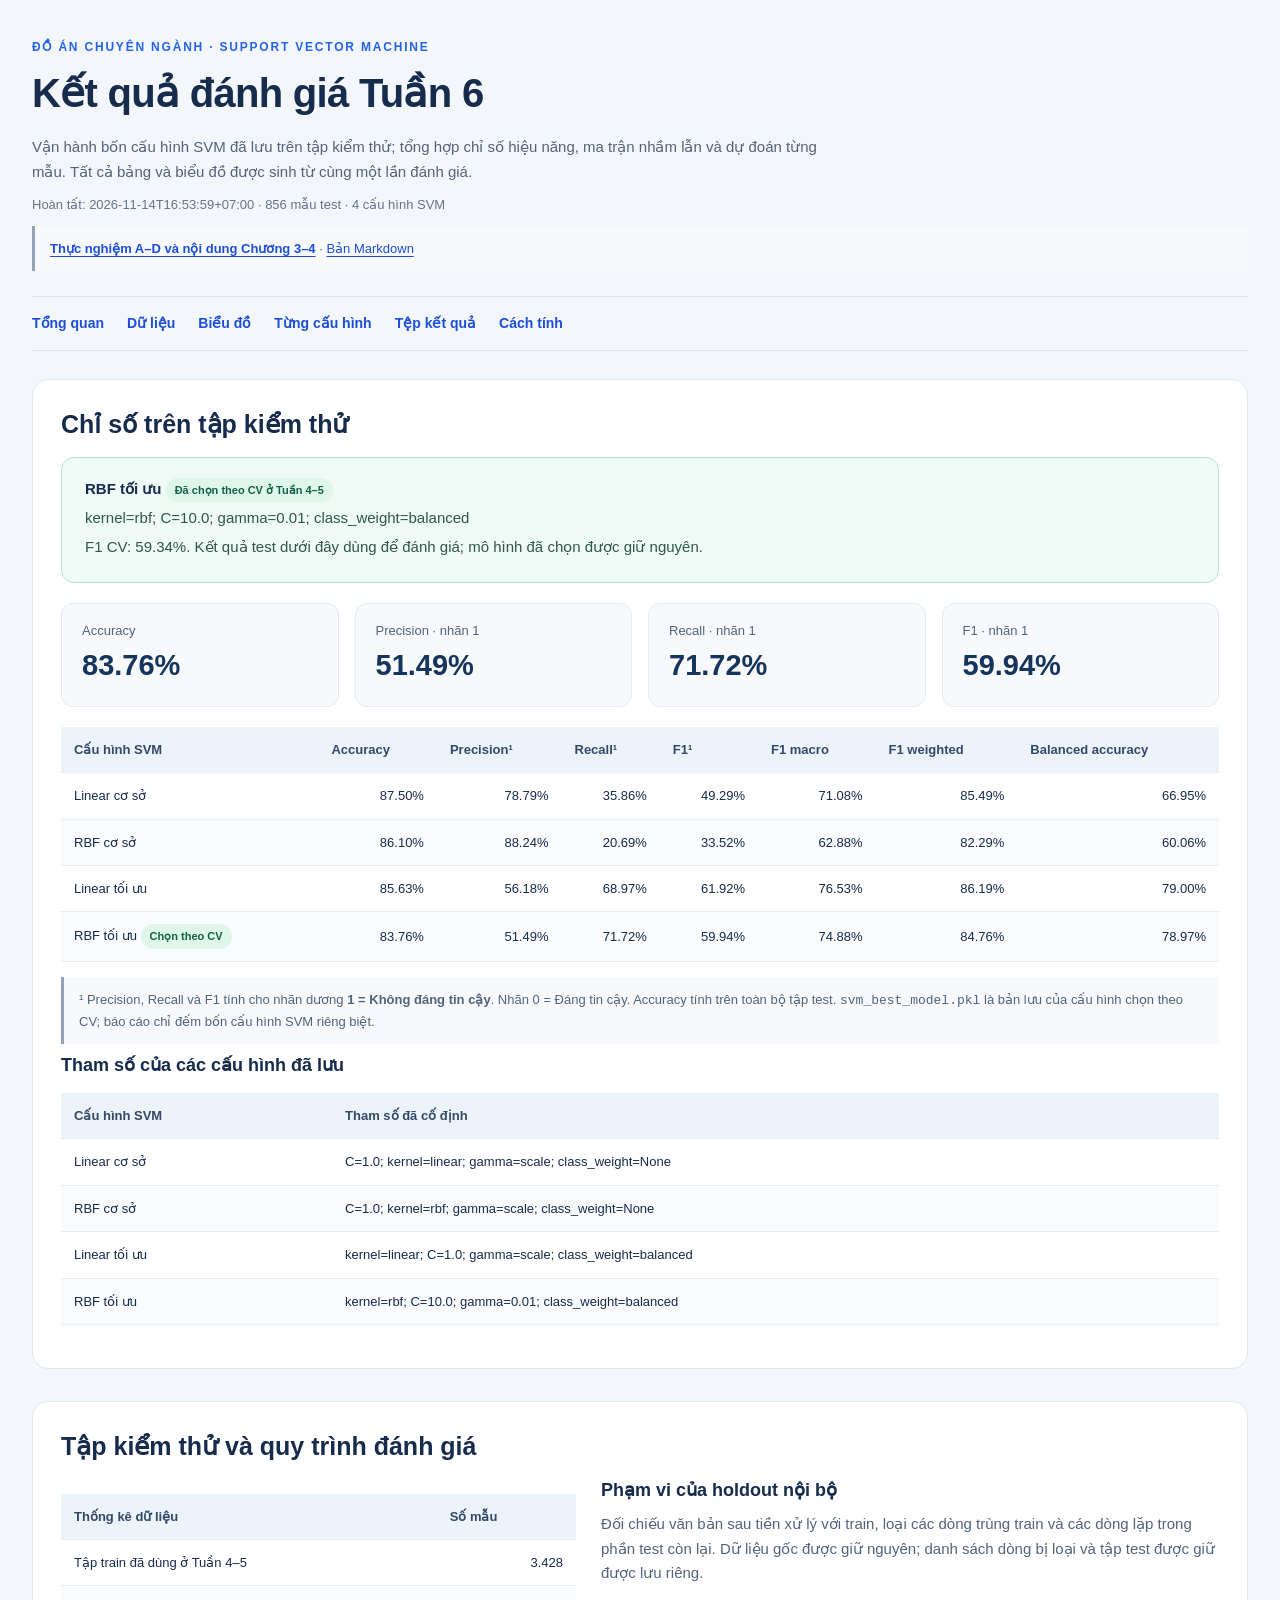
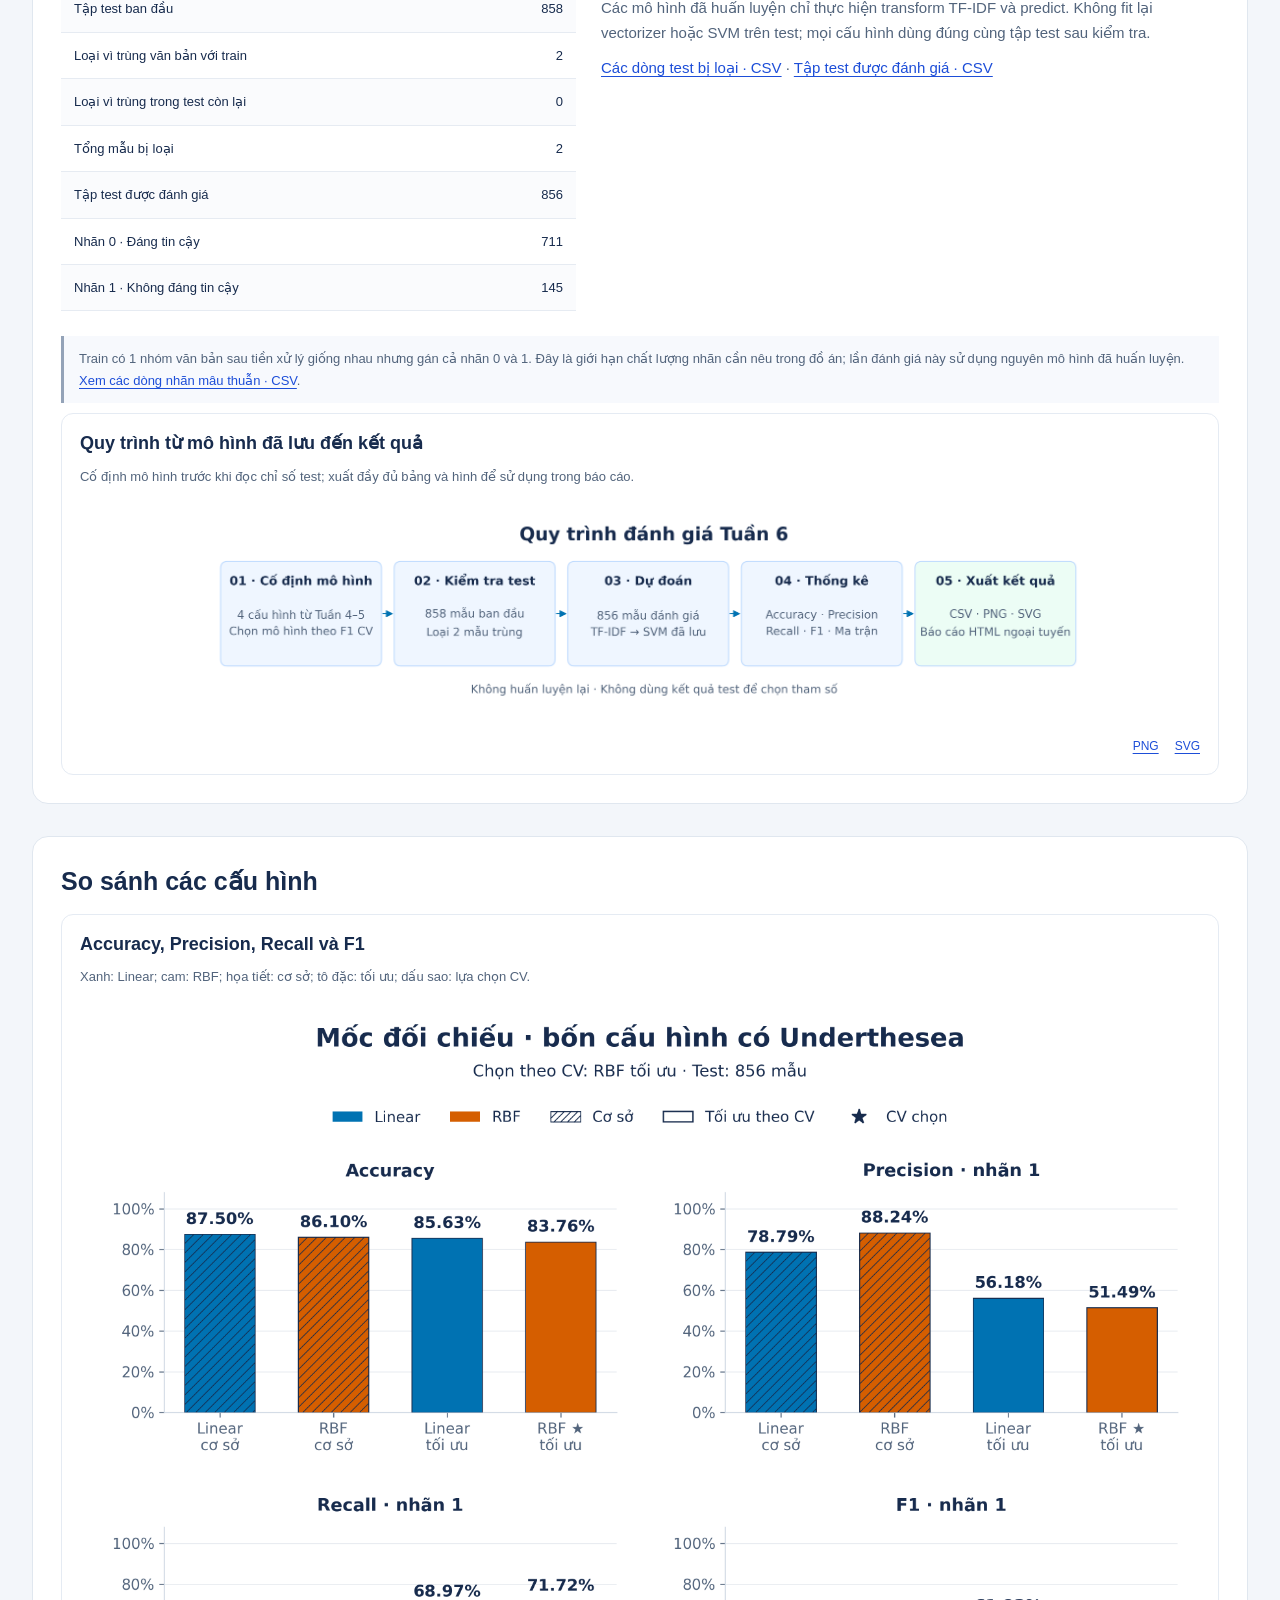
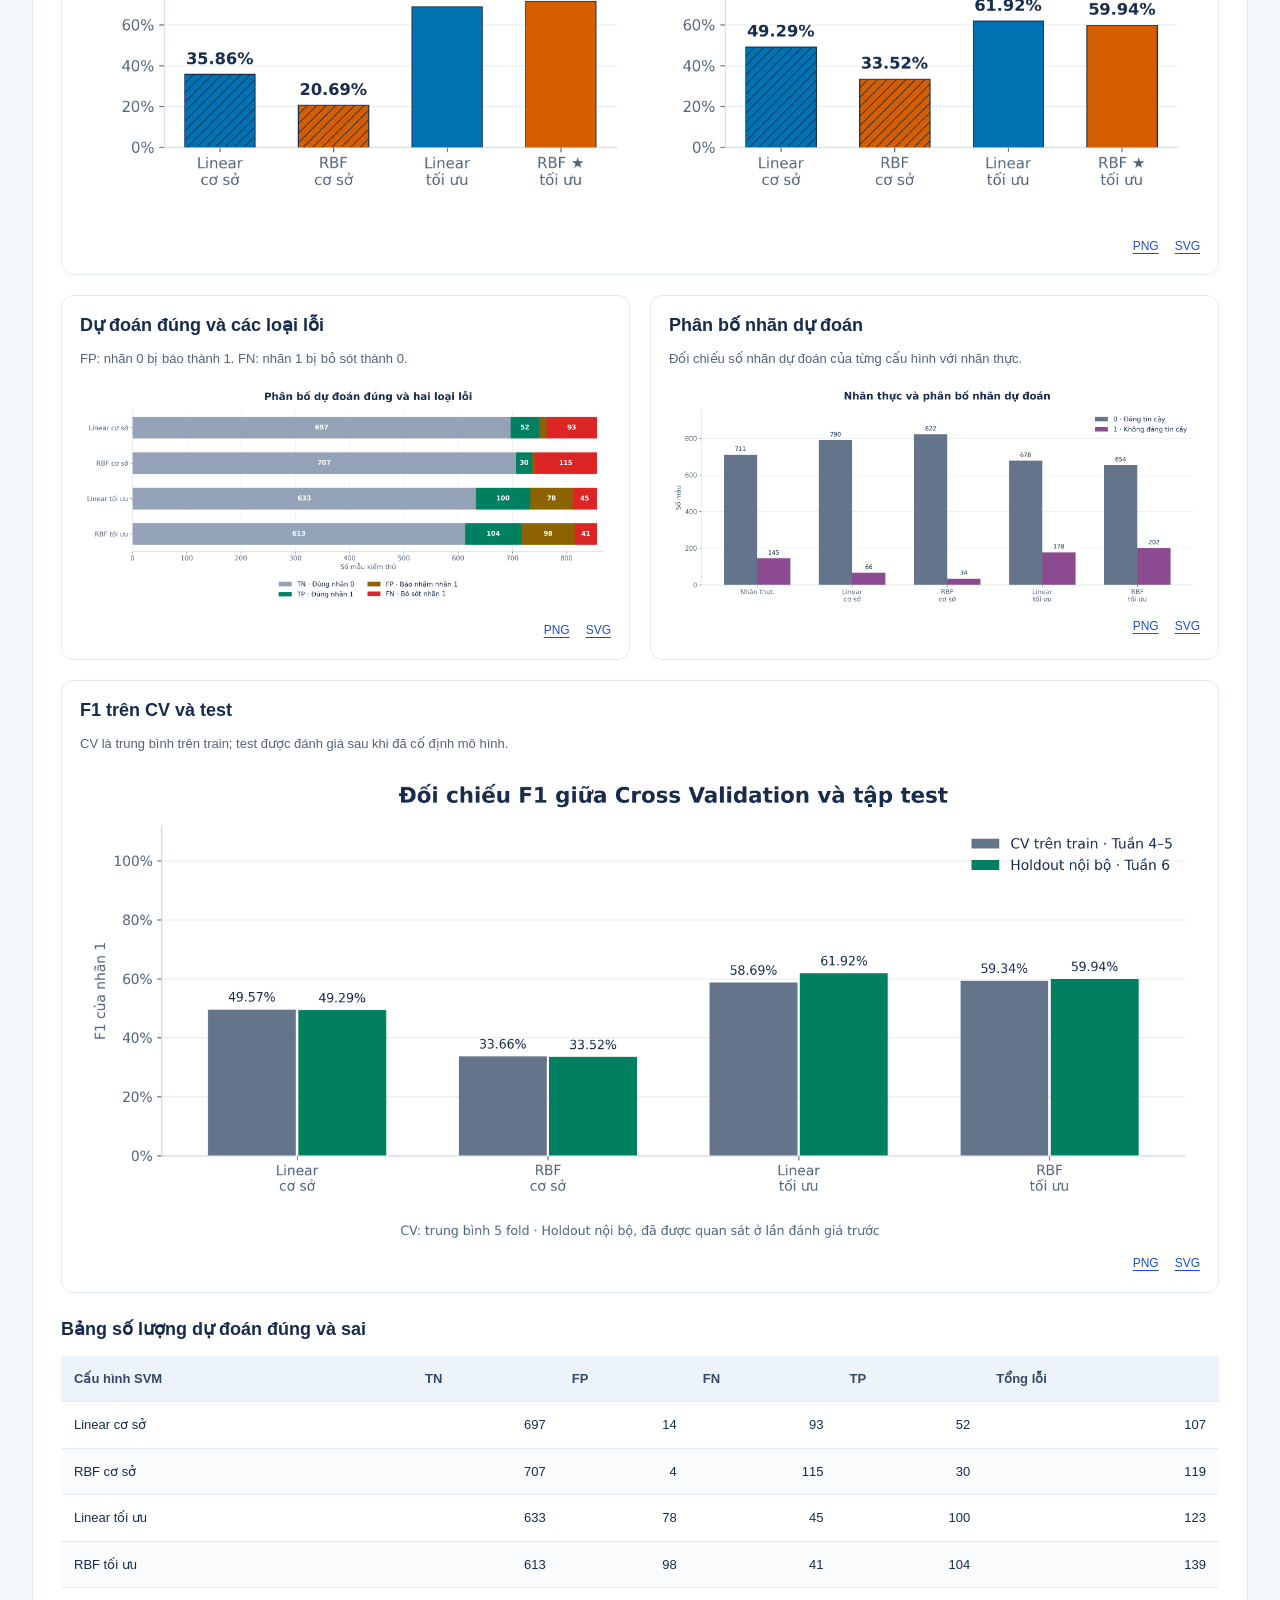
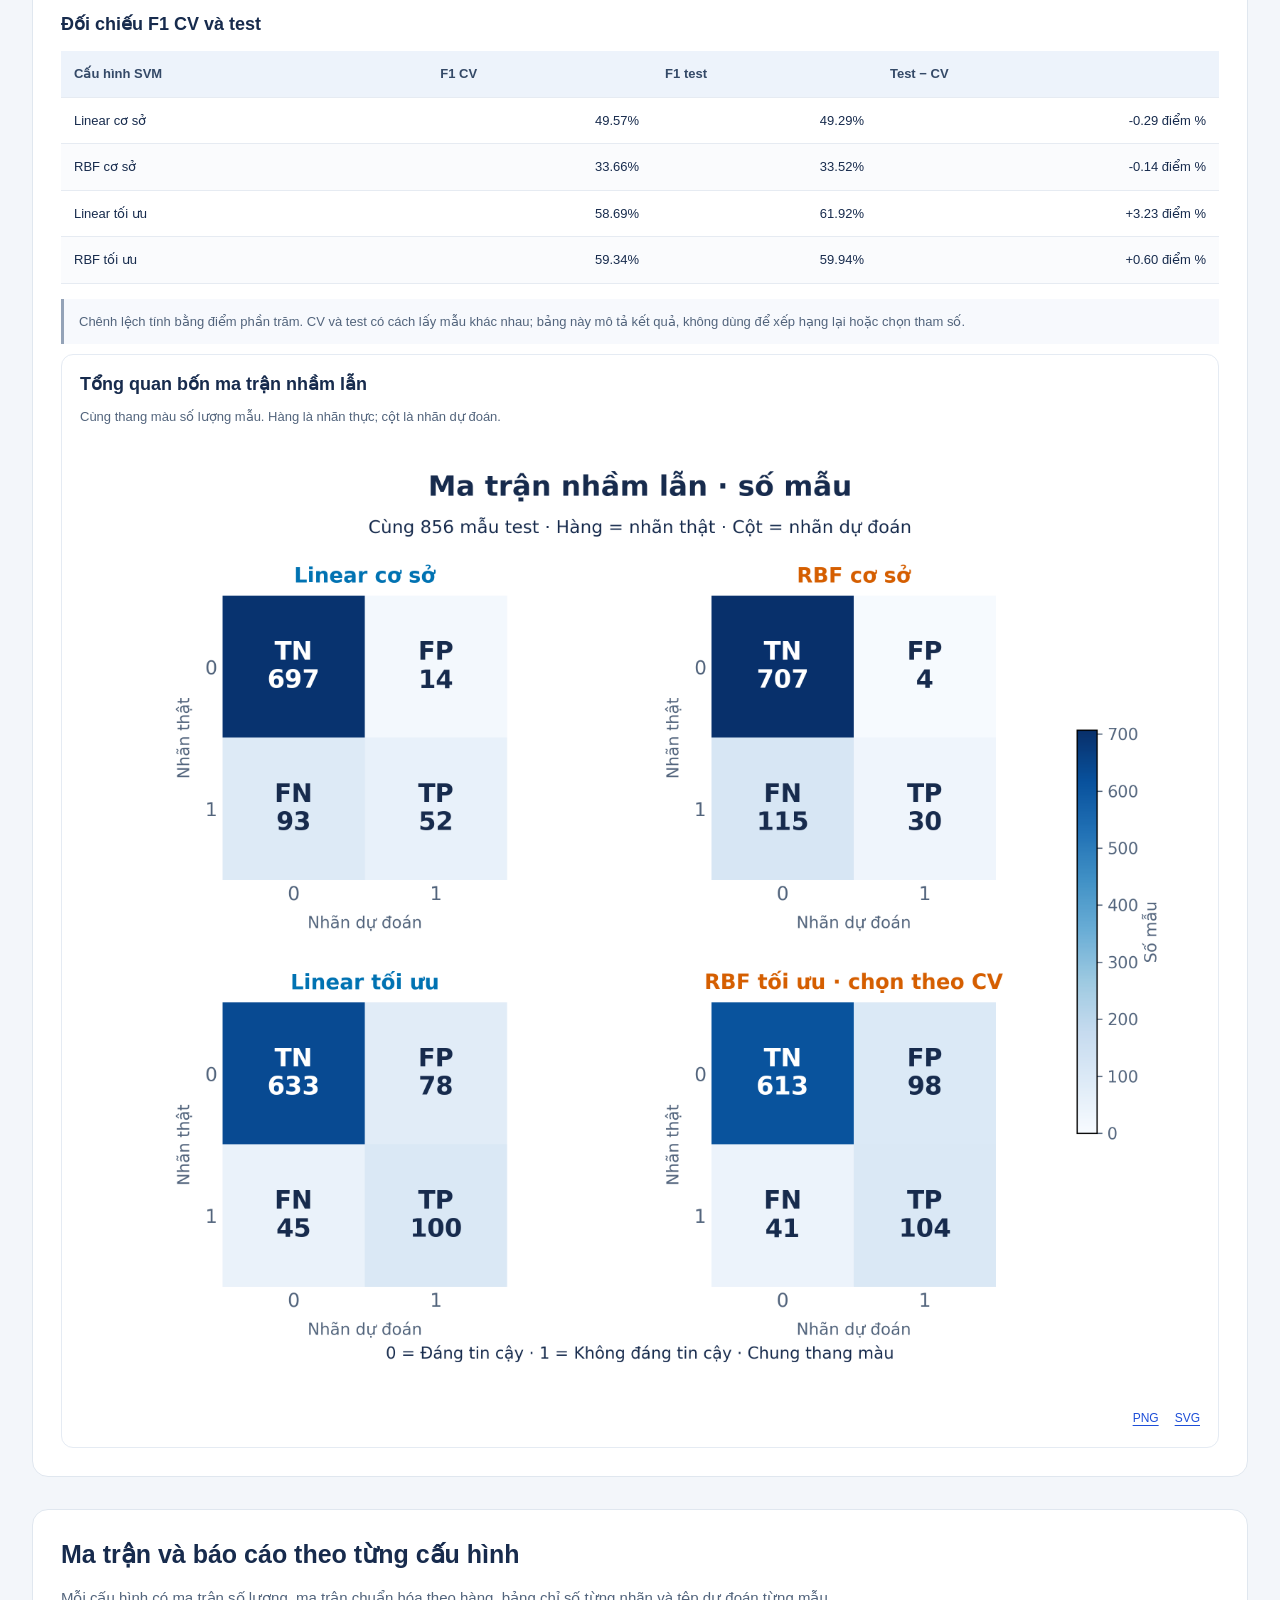
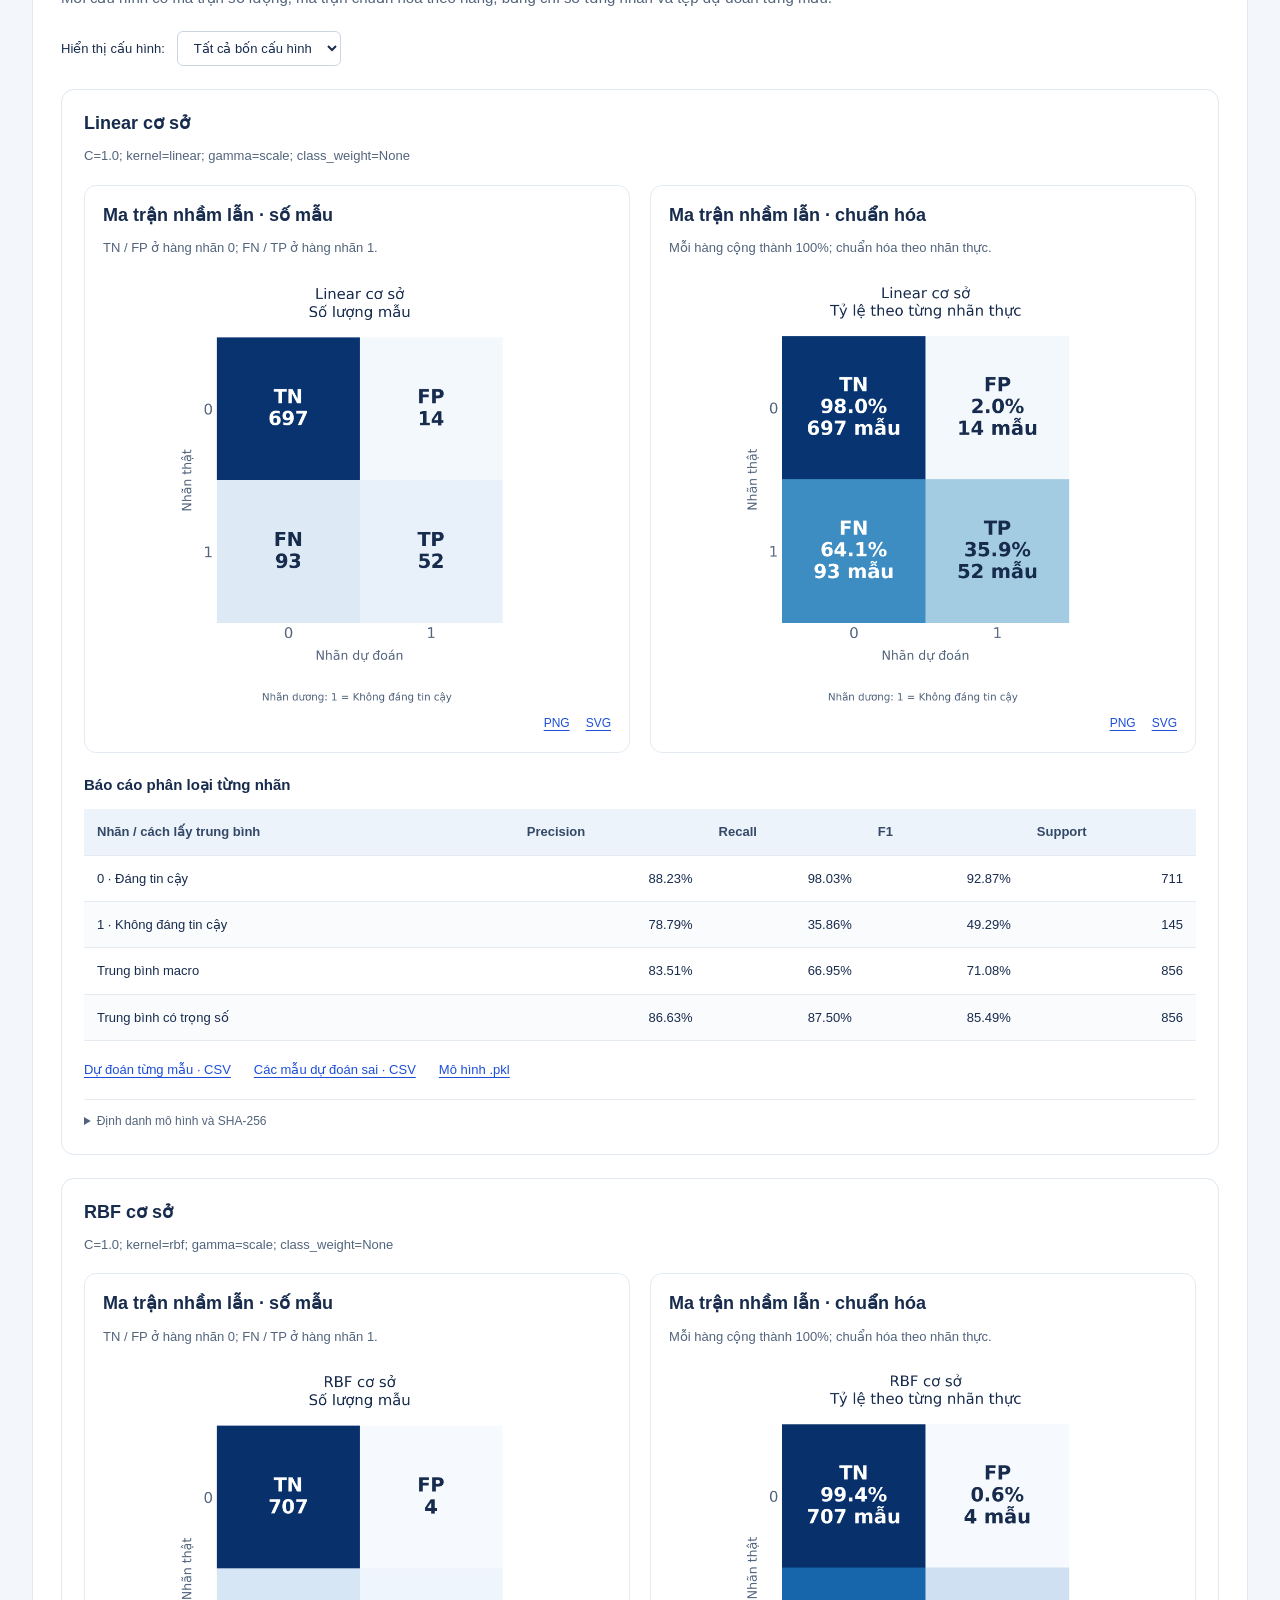
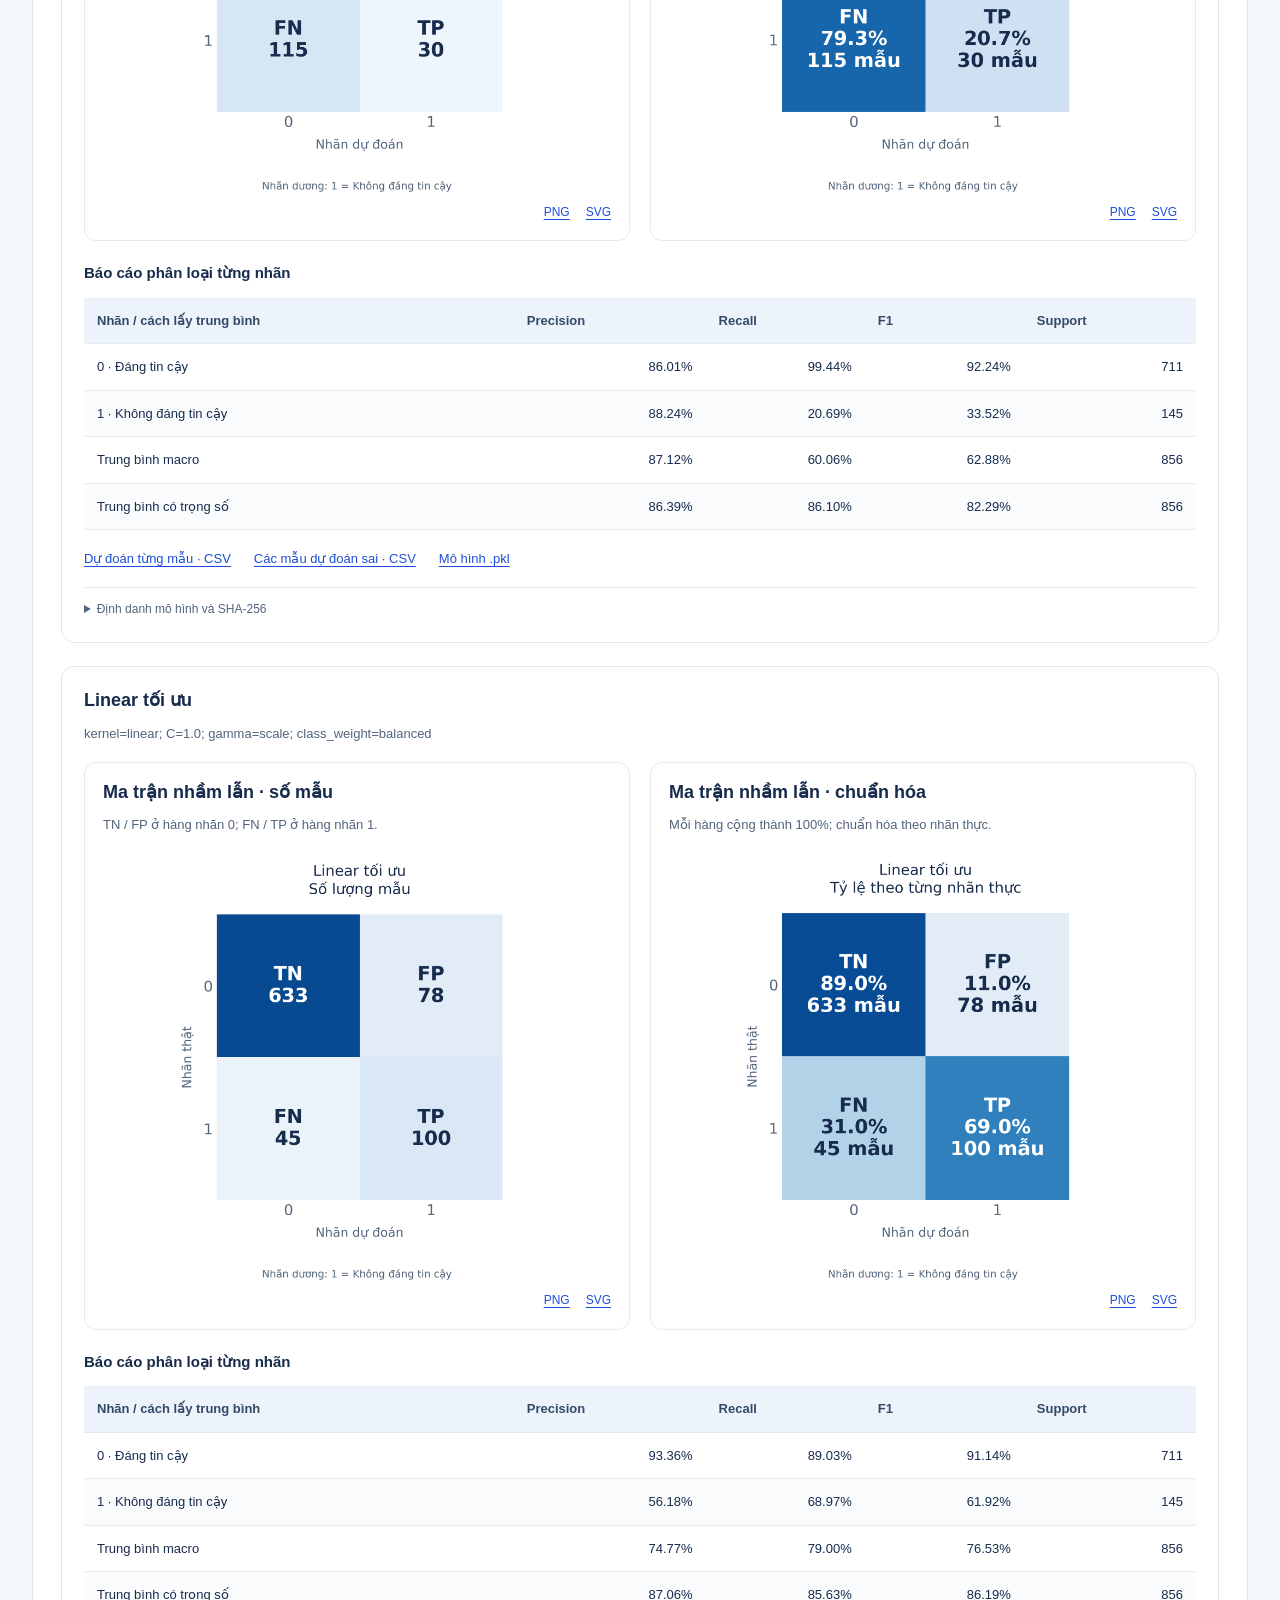
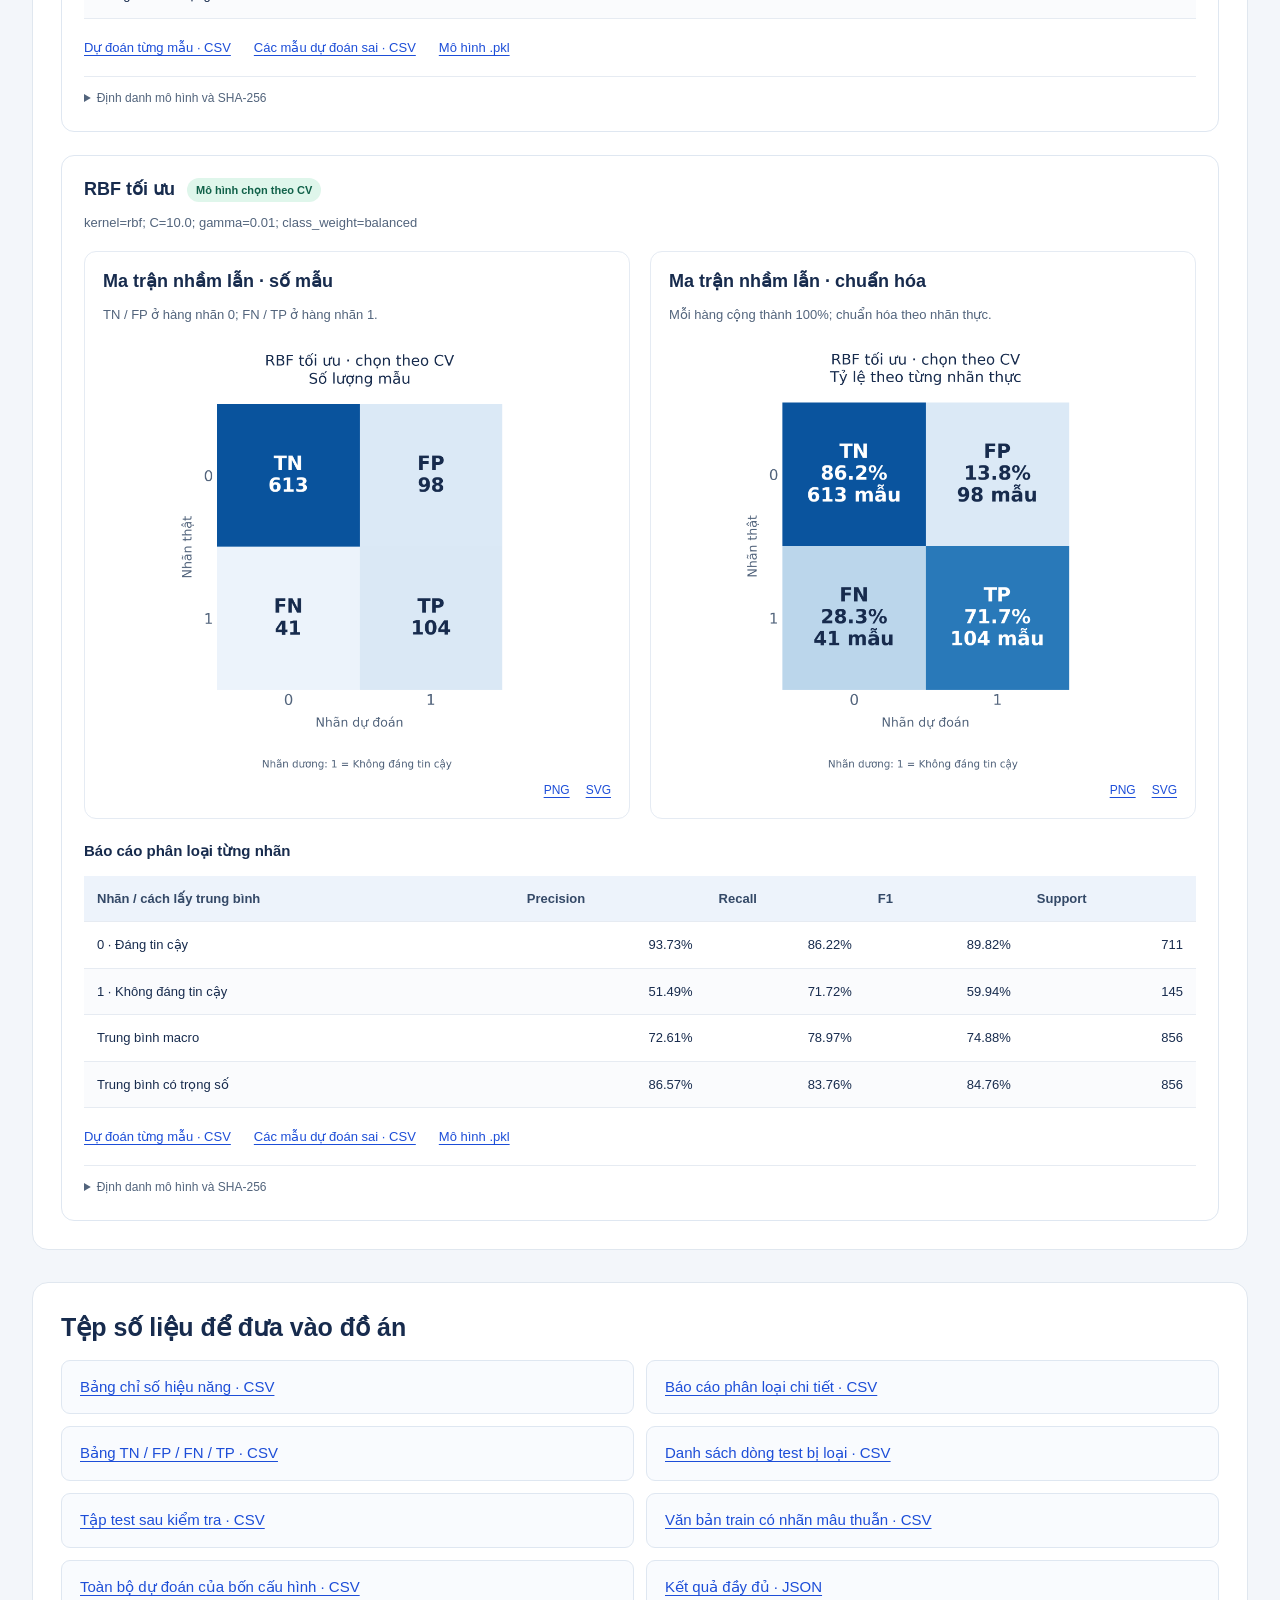
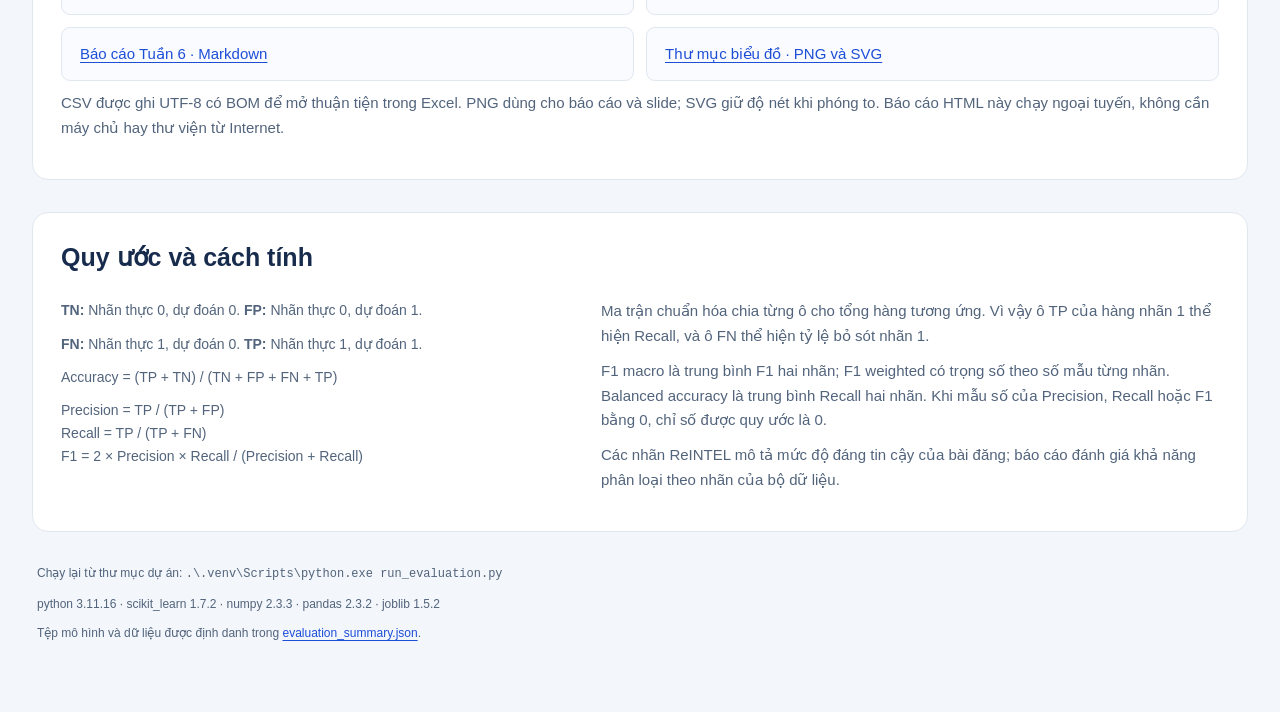
==== commit 65262722: "Complete controlled SVM A-D experiments and report-ready figures" ====
--- a/docs/index.html
+++ b/docs/index.html
@@ -9,21 +9,21 @@
 <header><div class="eyebrow">Đồ án chuyên ngành · Support Vector Machine</div>
 <h1>Kết quả đánh giá Tuần 6</h1>
 <p class="intro">Vận hành bốn cấu hình SVM đã lưu trên tập kiểm thử; tổng hợp chỉ số hiệu năng, ma trận nhầm lẫn và dự đoán từng mẫu. Tất cả bảng và biểu đồ được sinh từ cùng một lần đánh giá.</p>
-<p class="meta">Hoàn tất: 2026-10-03T16:25:55+07:00 · 856 mẫu test · 4 cấu hình SVM</p></header>
-<nav aria-label="Các mục báo cáo"><a href="#overview">Tổng quan</a><a href="#data">Dữ liệu</a><a href="#charts">Biểu đồ</a><a href="#models">Từng cấu hình</a><a href="#exports">Tệp kết quả</a><a href="#method">Cách tính</a></nav>
+<p class="meta">Hoàn tất: 2026-11-14T16:53:59+07:00 · 856 mẫu test · 4 cấu hình SVM</p></header>
+<p class="note"><a href="chapter3_4.html"><strong>Thực nghiệm A–D và nội dung Chương 3–4</strong></a> · <a href="chuong_3_4.md">Bản Markdown</a></p><nav aria-label="Các mục báo cáo"><a href="#overview">Tổng quan</a><a href="#data">Dữ liệu</a><a href="#charts">Biểu đồ</a><a href="#models">Từng cấu hình</a><a href="#exports">Tệp kết quả</a><a href="#method">Cách tính</a></nav>
 <section id="overview"><h2>Chỉ số trên tập kiểm thử</h2>
 <div class="selection"><strong>RBF tối ưu <span class="badge">Đã chọn theo CV ở Tuần 4–5</span></strong><p>kernel=rbf; C=10.0; gamma=0.01; class_weight=balanced</p><p>F1 CV: 59.34%. Kết quả test dưới đây dùng để đánh giá; mô hình đã chọn được giữ nguyên.</p></div>
 <div class="stats"><div class='stat'><span>Accuracy</span><strong>83.76%</strong></div><div class='stat'><span>Precision · nhãn 1</span><strong>51.49%</strong></div><div class='stat'><span>Recall · nhãn 1</span><strong>71.72%</strong></div><div class='stat'><span>F1 · nhãn 1</span><strong>59.94%</strong></div></div><div class='table-scroll'><table><thead><tr><th scope='col'>Cấu hình SVM</th><th scope='col'>Accuracy</th><th scope='col'>Precision¹</th><th scope='col'>Recall¹</th><th scope='col'>F1¹</th><th scope='col'>F1 macro</th><th scope='col'>F1 weighted</th><th scope='col'>Balanced accuracy</th></tr></thead><tbody><tr><td>Linear cơ sở</td><td class="num">87.50%</td><td class="num">78.79%</td><td class="num">35.86%</td><td class="num">49.29%</td><td class="num">71.08%</td><td class="num">85.49%</td><td class="num">66.95%</td></tr><tr><td>RBF cơ sở</td><td class="num">86.10%</td><td class="num">88.24%</td><td class="num">20.69%</td><td class="num">33.52%</td><td class="num">62.88%</td><td class="num">82.29%</td><td class="num">60.06%</td></tr><tr><td>Linear tối ưu</td><td class="num">85.63%</td><td class="num">56.18%</td><td class="num">68.97%</td><td class="num">61.92%</td><td class="num">76.53%</td><td class="num">86.19%</td><td class="num">79.00%</td></tr><tr><td>RBF tối ưu <span class='badge'>Chọn theo CV</span></td><td class="num">83.76%</td><td class="num">51.49%</td><td class="num">71.72%</td><td class="num">59.94%</td><td class="num">74.88%</td><td class="num">84.76%</td><td class="num">78.97%</td></tr></tbody></table></div>
 <p class="note">¹ Precision, Recall và F1 tính cho nhãn dương <strong>1 = Không đáng tin cậy</strong>. Nhãn 0 = Đáng tin cậy. Accuracy tính trên toàn bộ tập test. <code>svm_best_model.pkl</code> là bản lưu của cấu hình chọn theo CV; báo cáo chỉ đếm bốn cấu hình SVM riêng biệt.</p>
 <h3>Tham số của các cấu hình đã lưu</h3><div class='table-scroll'><table><thead><tr><th scope='col'>Cấu hình SVM</th><th scope='col'>Tham số đã cố định</th></tr></thead><tbody><tr><td>Linear cơ sở</td><td>C=1.0; kernel=linear; gamma=scale; class_weight=None</td></tr><tr><td>RBF cơ sở</td><td>C=1.0; kernel=rbf; gamma=scale; class_weight=None</td></tr><tr><td>Linear tối ưu</td><td>kernel=linear; C=1.0; gamma=scale; class_weight=balanced</td></tr><tr><td>RBF tối ưu</td><td>kernel=rbf; C=10.0; gamma=0.01; class_weight=balanced</td></tr></tbody></table></div></section>
-<section id="data"><h2>Tập kiểm thử và quy trình đánh giá</h2><div class="two-column"><div><div class='table-scroll'><table><thead><tr><th scope='col'>Thống kê dữ liệu</th><th scope='col'>Số mẫu</th></tr></thead><tbody><tr><td>Tập train đã dùng ở Tuần 4–5</td><td class="num">3.428</td></tr><tr><td>Tập test ban đầu</td><td class="num">858</td></tr><tr><td>Loại vì trùng văn bản với train</td><td class="num">2</td></tr><tr><td>Loại vì trùng trong test còn lại</td><td class="num">0</td></tr><tr><td>Tổng mẫu bị loại</td><td class="num">2</td></tr><tr><td>Tập test được đánh giá</td><td class="num">856</td></tr><tr><td>Nhãn 0 · Đáng tin cậy</td><td class="num">711</td></tr><tr><td>Nhãn 1 · Không đáng tin cậy</td><td class="num">145</td></tr></tbody></table></div></div><div><h3>Tính độc lập của tập test</h3><p>Đối chiếu văn bản sau tiền xử lý với train, loại các dòng trùng train và các dòng lặp trong phần test còn lại. Dữ liệu gốc được giữ nguyên; danh sách dòng bị loại và tập test được giữ được lưu riêng.</p><p>Các mô hình đã huấn luyện chỉ thực hiện transform TF-IDF và predict. Không fit lại vectorizer hoặc SVM trên test; mọi cấu hình dùng đúng cùng tập test sau kiểm tra.</p><p><a href="tables/test_data_audit.csv">Các dòng test bị loại · CSV</a> · <a href="tables/evaluated_test_samples.csv">Tập test được đánh giá · CSV</a></p></div></div><p class='note'>Train có 1 nhóm văn bản sau tiền xử lý giống nhau nhưng gán cả nhãn 0 và 1. Đây là giới hạn chất lượng nhãn cần nêu trong đồ án; lần đánh giá này sử dụng nguyên mô hình đã huấn luyện. <a href='tables/train_label_conflicts.csv'>Xem các dòng nhãn mâu thuẫn · CSV</a>.</p>
+<section id="data"><h2>Tập kiểm thử và quy trình đánh giá</h2><div class="two-column"><div><div class='table-scroll'><table><thead><tr><th scope='col'>Thống kê dữ liệu</th><th scope='col'>Số mẫu</th></tr></thead><tbody><tr><td>Tập train đã dùng ở Tuần 4–5</td><td class="num">3.428</td></tr><tr><td>Tập test ban đầu</td><td class="num">858</td></tr><tr><td>Loại vì trùng văn bản với train</td><td class="num">2</td></tr><tr><td>Loại vì trùng trong test còn lại</td><td class="num">0</td></tr><tr><td>Tổng mẫu bị loại</td><td class="num">2</td></tr><tr><td>Tập test được đánh giá</td><td class="num">856</td></tr><tr><td>Nhãn 0 · Đáng tin cậy</td><td class="num">711</td></tr><tr><td>Nhãn 1 · Không đáng tin cậy</td><td class="num">145</td></tr></tbody></table></div></div><div><h3>Phạm vi của holdout nội bộ</h3><p>Đối chiếu văn bản sau tiền xử lý với train, loại các dòng trùng train và các dòng lặp trong phần test còn lại. Dữ liệu gốc được giữ nguyên; danh sách dòng bị loại và tập test được giữ được lưu riêng.</p><p>Các mô hình đã huấn luyện chỉ thực hiện transform TF-IDF và predict. Không fit lại vectorizer hoặc SVM trên test; mọi cấu hình dùng đúng cùng tập test sau kiểm tra.</p><p><a href="tables/test_data_audit.csv">Các dòng test bị loại · CSV</a> · <a href="tables/evaluated_test_samples.csv">Tập test được đánh giá · CSV</a></p></div></div><p class='note'>Train có 1 nhóm văn bản sau tiền xử lý giống nhau nhưng gán cả nhãn 0 và 1. Đây là giới hạn chất lượng nhãn cần nêu trong đồ án; lần đánh giá này sử dụng nguyên mô hình đã huấn luyện. <a href='tables/train_label_conflicts.csv'>Xem các dòng nhãn mâu thuẫn · CSV</a>.</p>
 <figure class="chart wide">
       <figcaption><h3>Quy trình từ mô hình đã lưu đến kết quả</h3><p>Cố định mô hình trước khi đọc chỉ số test; xuất đầy đủ bảng và hình để sử dụng trong báo cáo.</p></figcaption>
       <a href="figures/evaluation_flow.png" target="_blank"><img src="figures/evaluation_flow.png" alt="Quy trình từ mô hình đã lưu đến kết quả" loading="lazy"></a>
       <div class="figure-links"><a href="figures/evaluation_flow.png" download>PNG</a><a href="figures/evaluation_flow.svg" download>SVG</a></div>
     </figure></section>
 <section id="charts"><h2>So sánh các cấu hình</h2><div class="charts"><figure class="chart wide">
-      <figcaption><h3>Accuracy, Precision, Recall và F1</h3><p>Bốn cấu hình sử dụng cùng tập test; màu xanh ngọc đánh dấu cấu hình chọn theo CV.</p></figcaption>
+      <figcaption><h3>Accuracy, Precision, Recall và F1</h3><p>Xanh: Linear; cam: RBF; họa tiết: cơ sở; tô đặc: tối ưu; dấu sao: lựa chọn CV.</p></figcaption>
       <a href="figures/metric_comparison.png" target="_blank"><img src="figures/metric_comparison.png" alt="Accuracy, Precision, Recall và F1" loading="lazy"></a>
       <div class="figure-links"><a href="figures/metric_comparison.png" download>PNG</a><a href="figures/metric_comparison.svg" download>SVG</a></div>
     </figure><figure class="chart">
